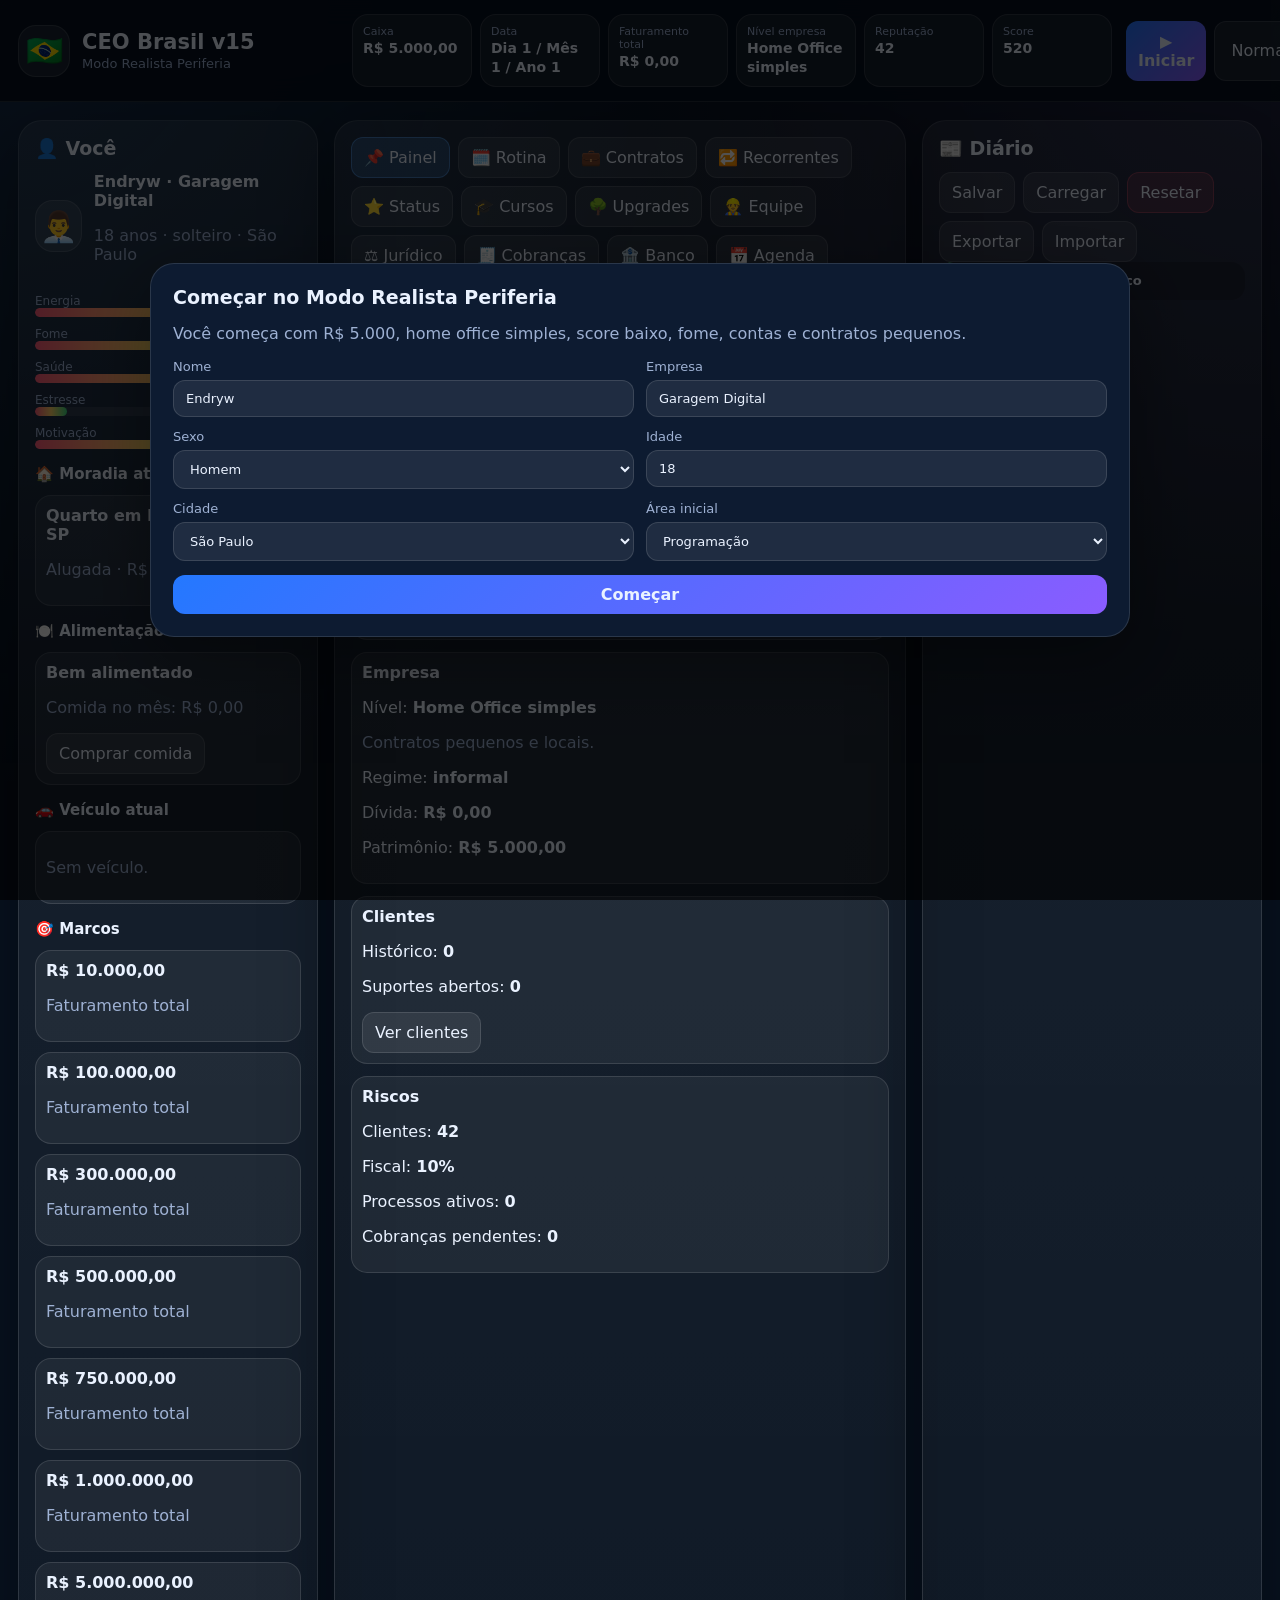
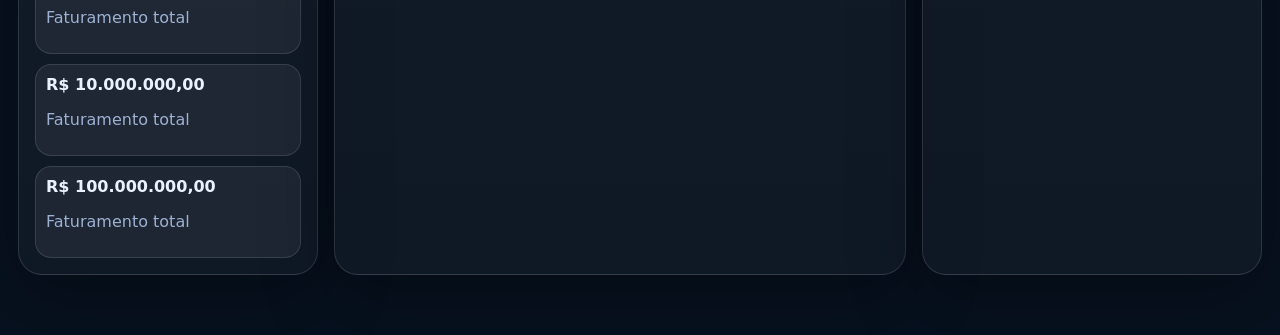
==== index.html @ 4d6bdea1 "Add files via upload" ====
<!DOCTYPE html>
<html lang="pt-BR">
<head>
  <meta charset="UTF-8" />
  <meta name="viewport" content="width=device-width, initial-scale=1.0" />
  <title>CEO Brasil v15 - Clientes + Contratos Realistas</title>
  <link rel="stylesheet" href="styler.css" />
</head>
<body>
  <header class="topbar">
    <div class="brand"><div class="logo">🇧🇷</div><div><h1>CEO Brasil v15</h1><p>Modo Realista Periferia</p></div></div>
    <div class="hud">
      <div class="stat"><small>Caixa</small><b id="cash">R$ 0</b></div>
      <div class="stat"><small>Data</small><b id="date">Dia 1</b></div>
      <div class="stat"><small>Faturamento total</small><b id="lifetime">R$ 0</b></div>
      <div class="stat"><small>Nível empresa</small><b id="bizLevel">Home office</b></div>
      <div class="stat"><small>Reputação</small><b id="rep">0</b></div>
      <div class="stat"><small>Score</small><b id="score">0</b></div>
    </div>
    <div class="time-controls">
      <button class="primary" id="autoBtn" onclick="toggleAuto()">▶ Iniciar</button>
      <select id="speed" onchange="setSpeed(this.value)"><option value="1500">Normal</option><option value="700">Rápido</option><option value="250">Turbo</option></select>
      <button onclick="nextDay()">+1 dia</button>
      <button onclick="skipMonth()">Pular mês</button>
    </div>
  </header>
  <main class="layout">
    <aside class="panel left">
      <h2>👤 Você</h2>
      <div class="profile"><div class="avatar" id="avatar">🧑‍💼</div><div><b id="playerLabel">Empresário</b><p id="lifeLabel" class="muted">18 anos · solteiro</p></div></div>
      <div class="meters">
        <label>Energia <span id="energyLabel"></span></label><div class="meter"><i id="energyBar"></i></div>
        <label>Fome <span id="hungerLabel"></span></label><div class="meter"><i id="hungerBar"></i></div>
        <label>Saúde <span id="healthLabel"></span></label><div class="meter"><i id="healthBar"></i></div>
        <label>Estresse <span id="stressLabel"></span></label><div class="meter"><i id="stressBar"></i></div>
        <label>Motivação <span id="motivationLabel"></span></label><div class="meter"><i id="motivationBar"></i></div>
      </div>
      <h3>🏠 Moradia atual</h3><div id="currentHousing" class="mini-card"></div>
      <h3>🍽️ Alimentação</h3><div id="currentFood" class="mini-card"></div>
      <h3>🚗 Veículo atual</h3><div id="currentVehicle" class="mini-card"></div>
      <h3>🎯 Marcos</h3><div id="milestones" class="stack"></div>
    </aside>
    <section class="panel center">
      <nav id="tabs" class="tabs"></nav>
      <div id="content"></div>
    </section>
    <aside class="panel right">
      <h2>📰 Diário</h2>
      <div class="actions"><button onclick="saveGame()">Salvar</button><button onclick="loadGame()">Carregar</button><button class="danger" onclick="resetGame()">Resetar</button></div>
      <div id="news" class="news"></div>
      <div id="log" class="log"></div>
    </aside>
  </main>
  <div class="modal show" id="startModal"><div class="modal-box big">
    <h2>Começar no Modo Realista Periferia</h2>
    <p class="muted">Você começa com R$ 5.000, home office simples, score baixo, fome, contas e contratos pequenos.</p>
    <div class="form-grid">
      <label>Nome<input id="startName" value="Endryw"></label>
      <label>Empresa<input id="startCompany" value="Garagem Digital"></label>
      <label>Sexo<select id="startGender"><option value="homem">Homem</option><option value="mulher">Mulher</option></select></label>
      <label>Idade<input id="startAge" type="number" min="18" max="60" value="18"></label>
      <label>Cidade<select id="startCity"></select></label>
      <label>Área inicial<select id="startFocus"><option value="programacao">Programação</option><option value="design">Design</option><option value="vendas">Vendas</option><option value="atendimento">Atendimento</option></select></label>
    </div>
    <button class="primary wide" onclick="startGame()">Começar</button>
  </div></div>
  <div class="modal" id="monthModal"><div class="modal-box big" id="monthBox"></div></div>
  <div class="modal" id="interviewModal"><div class="modal-box" id="interviewBox"></div></div>
  <script src="game.js"></script>
  <script src="judicial.js"></script>
  <script src="contracts.js"></script>
  <script src="data.js"></script>
  <script src="clients.js"></script>
  <script src="employees.js"></script>
  <script src="bank.js"></script>
  <script src="vehicles.js"></script>
  <script src="finance.js"></script>
  <script src="ui.js"></script>
</body>
</html>
---- styler.css ----
:root{--bg:#07111f;--panel:#101d33;--text:#eaf2ff;--muted:#9eb1d3;--good:#3bd67f;--bad:#ff5c7a;--warn:#ffd166;--blue:#5aa9ff;--purple:#b48cff;--line:rgba(255,255,255,.12);--shadow:0 20px 70px rgba(0,0,0,.35)}
*{box-sizing:border-box}body{margin:0;min-height:100vh;background:radial-gradient(circle at top left,rgba(90,169,255,.20),transparent 34%),radial-gradient(circle at top right,rgba(180,140,255,.15),transparent 28%),var(--bg);color:var(--text);font-family:Inter,system-ui,Segoe UI,Arial,sans-serif}button,input,select{font:inherit;border:1px solid var(--line);background:rgba(255,255,255,.08);color:var(--text);border-radius:12px;padding:10px 12px;outline:none}select option{color:#111}button{cursor:pointer;transition:.15s}button:hover{transform:translateY(-1px);background:rgba(255,255,255,.14)}button:disabled{opacity:.45;cursor:not-allowed;transform:none}.primary{background:linear-gradient(135deg,#2478ff,#8a5cff);border:0;font-weight:800}.danger{background:rgba(255,92,122,.16);border-color:rgba(255,92,122,.35)}.success{background:rgba(59,214,127,.16);border-color:rgba(59,214,127,.35)}.warning{background:rgba(255,209,102,.16);border-color:rgba(255,209,102,.35)}.wide{width:100%}.muted{color:var(--muted)}.good{color:var(--good)}.bad{color:var(--bad)}.warn{color:var(--warn)}.topbar{position:sticky;top:0;z-index:10;padding:14px 18px;background:rgba(7,17,31,.94);backdrop-filter:blur(14px);border-bottom:1px solid var(--line);display:grid;grid-template-columns:320px 1fr auto;gap:14px;align-items:center}.brand{display:flex;gap:12px;align-items:center}.logo,.avatar{width:52px;height:52px;display:grid;place-items:center;border-radius:18px;background:rgba(255,255,255,.08);border:1px solid var(--line);font-size:30px}.brand h1{margin:0;font-size:21px}.brand p{margin:2px 0 0;color:var(--muted);font-size:13px}.hud{display:grid;grid-template-columns:repeat(6,minmax(120px,1fr));gap:8px}.stat,.mini-card,.card{background:rgba(255,255,255,.06);border:1px solid var(--line);border-radius:16px;padding:10px}.stat small{display:block;color:var(--muted);font-size:11px}.stat b{font-size:14px}.time-controls{display:flex;gap:8px}.layout{max-width:1500px;margin:18px auto 60px;padding:0 18px;display:grid;grid-template-columns:300px 1fr 340px;gap:16px}.panel{background:linear-gradient(180deg,rgba(255,255,255,.075),rgba(255,255,255,.035));border:1px solid var(--line);border-radius:24px;padding:16px;box-shadow:var(--shadow)}h2,h3{margin:0 0 12px}h2{font-size:19px}h3{font-size:15px;margin-top:16px}.profile{display:flex;gap:12px;align-items:center;margin-bottom:14px}.meters label{display:flex;justify-content:space-between;color:var(--muted);font-size:12px;margin-top:10px}.meter{height:9px;background:rgba(255,255,255,.08);border-radius:999px;overflow:hidden}.meter i{display:block;height:100%;width:50%;border-radius:999px;background:linear-gradient(90deg,var(--bad),var(--warn),var(--good))}.tabs{display:flex;gap:8px;flex-wrap:wrap;margin-bottom:14px}.tab.active{background:rgba(90,169,255,.24);border-color:rgba(90,169,255,.52)}.section-title{display:flex;justify-content:space-between;gap:10px;align-items:center;margin-bottom:12px}.grid{display:grid;grid-template-columns:repeat(auto-fill,minmax(280px,1fr));gap:12px}.grid2{display:grid;grid-template-columns:1fr 1fr;gap:10px}.stack{display:grid;gap:10px}.card h4{margin:0 0 6px}.pill{display:inline-flex;align-items:center;gap:6px;padding:5px 8px;border:1px solid var(--line);background:rgba(255,255,255,.07);border-radius:999px;color:var(--muted);font-size:12px}.pills{display:flex;gap:6px;flex-wrap:wrap;margin:8px 0}.actions,.actions-row{display:flex;gap:8px;flex-wrap:wrap;margin-top:10px}.log,.news{display:grid;gap:8px;max-height:470px;overflow:auto}.event{font-size:13px;line-height:1.35;padding:10px;border-radius:14px;background:rgba(0,0,0,.20);border-left:4px solid var(--blue)}.event.good{border-left-color:var(--good);color:var(--text)}.event.bad{border-left-color:var(--bad);color:var(--text)}.event.warn{border-left-color:var(--warn);color:var(--text)}.imgbox,.emoji{height:120px;border-radius:16px;display:grid;place-items:center;overflow:hidden;background:rgba(0,0,0,.20);border:1px solid var(--line);margin-bottom:8px}.imgbox img{width:100%;height:100%;object-fit:cover}.emoji{font-size:54px}.form-grid{display:grid;grid-template-columns:repeat(2,1fr);gap:12px;margin:14px 0}.form-grid label{color:var(--muted);font-size:13px}.form-grid input,.form-grid select{width:100%;margin-top:6px}.modal{position:fixed;inset:0;background:rgba(0,0,0,.68);display:none;align-items:center;justify-content:center;padding:18px;z-index:100}.modal.show{display:flex}.modal-box{background:#0d1b31;border:1px solid var(--line);border-radius:24px;padding:22px;box-shadow:var(--shadow);width:min(760px,100%);max-height:90vh;overflow:auto}.modal-box.big{width:min(980px,100%)}.skill-row{display:grid;grid-template-columns:150px 1fr 60px;gap:10px;align-items:center;padding:8px 0}.skillbar{height:12px;background:rgba(255,255,255,.09);border-radius:999px;overflow:hidden}.skillbar i{display:block;height:100%;background:linear-gradient(90deg,#5aa9ff,#b48cff);border-radius:999px}.locked{opacity:.58}.table{width:100%;border-collapse:collapse}.table td,.table th{border-bottom:1px solid var(--line);padding:9px;text-align:left}.mini-actions{display:flex;flex-wrap:wrap;align-items:center;gap:8px;padding:10px;border:1px solid rgba(255,255,255,.08);border-radius:14px;background:rgba(255,255,255,.035);margin:6px 0}.selected{outline:2px solid rgba(90,169,255,.45)}.small{font-size:12px}@media(max-width:1200px){.topbar,.layout{grid-template-columns:1fr}.hud{grid-template-columns:repeat(3,1fr)}}@media(max-width:700px){.hud,.grid2,.form-grid{grid-template-columns:1fr}.time-controls{flex-wrap:wrap}.layout{padding:0 10px}.topbar{padding:12px 10px}.skill-row{grid-template-columns:1fr}.mini-actions{display:grid;grid-template-columns:1fr 1fr}.mini-actions b{grid-column:1/-1}}
/* v14 extras */
.danger-card{border-color:rgba(255,92,122,.45)!important;box-shadow:0 0 0 1px rgba(255,92,122,.12) inset}
.warning{background:rgba(255,209,102,.16);border-color:rgba(255,209,102,.32)}
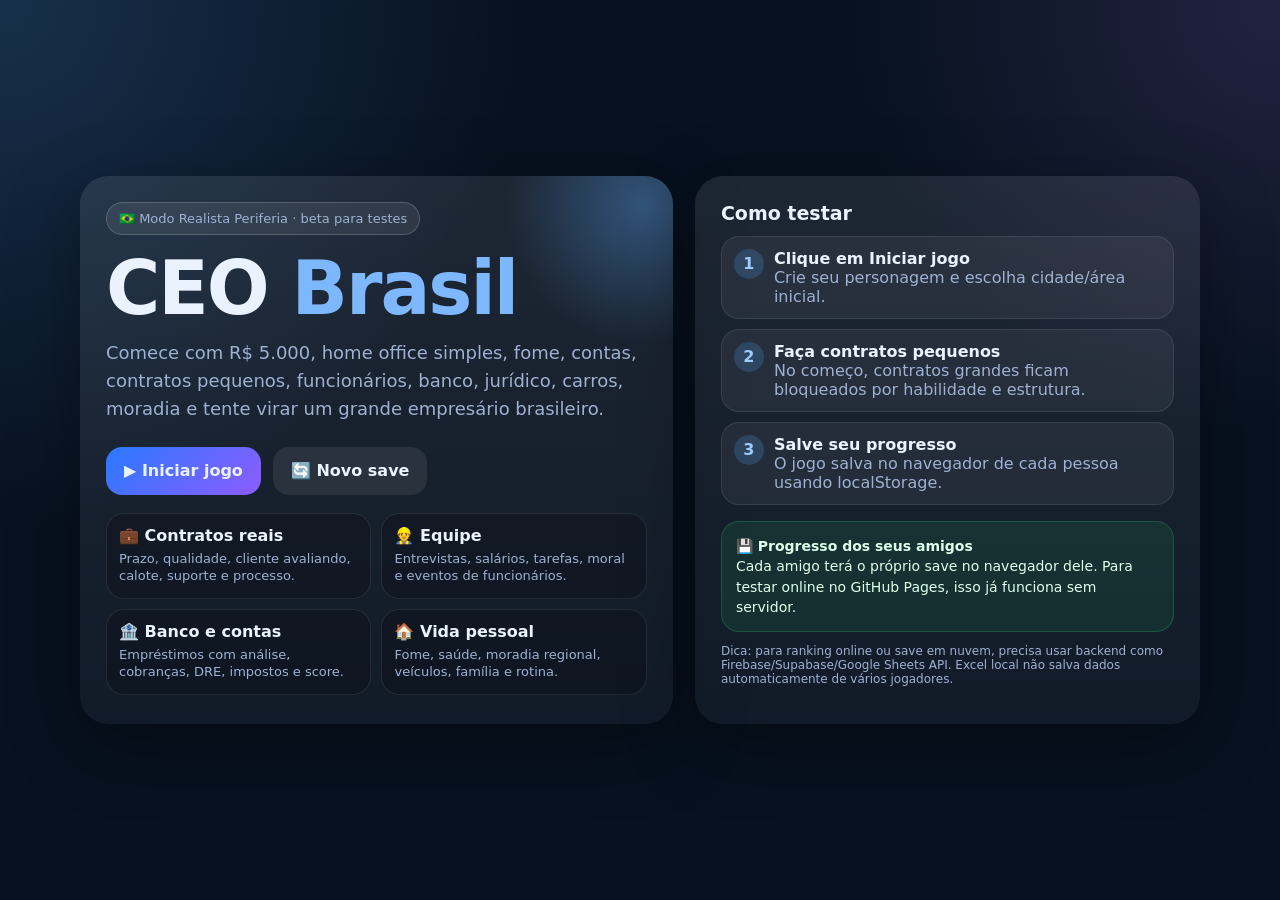
==== commit fd9c1f32: "Add files via upload" ====
--- a/index.html
+++ b/index.html
@@ -3,78 +3,180 @@
 <head>
   <meta charset="UTF-8" />
   <meta name="viewport" content="width=device-width, initial-scale=1.0" />
-  <title>CEO Brasil v15 - Clientes + Contratos Realistas</title>
+  <title>CEO Brasil - Simulador Empresarial</title>
   <link rel="stylesheet" href="styler.css" />
+  <style>
+    body.landing-body {
+      min-height: 100vh;
+      display: flex;
+      align-items: center;
+      justify-content: center;
+      padding: 24px;
+      overflow-x: hidden;
+    }
+    .landing-wrap {
+      width: min(1120px, 100%);
+      display: grid;
+      grid-template-columns: 1.08fr .92fr;
+      gap: 22px;
+      align-items: stretch;
+    }
+    .hero-card, .info-card {
+      background: linear-gradient(180deg, rgba(255,255,255,.09), rgba(255,255,255,.045));
+      border: 1px solid var(--border);
+      border-radius: 28px;
+      box-shadow: var(--shadow);
+      padding: 26px;
+      position: relative;
+      overflow: hidden;
+    }
+    .hero-card::before {
+      content: "";
+      position: absolute;
+      inset: -120px -120px auto auto;
+      width: 300px;
+      height: 300px;
+      background: radial-gradient(circle, rgba(90,169,255,.35), transparent 65%);
+      pointer-events: none;
+    }
+    .landing-badge {
+      display: inline-flex;
+      gap: 8px;
+      align-items: center;
+      border: 1px solid rgba(255,255,255,.18);
+      background: rgba(255,255,255,.08);
+      padding: 8px 12px;
+      border-radius: 999px;
+      color: var(--muted);
+      font-size: 13px;
+      margin-bottom: 18px;
+    }
+    .hero-title {
+      font-size: clamp(38px, 7vw, 74px);
+      line-height: .95;
+      letter-spacing: -2px;
+      margin: 0 0 16px;
+    }
+    .hero-title span {
+      color: #7db8ff;
+    }
+    .hero-subtitle {
+      font-size: 18px;
+      color: var(--muted);
+      line-height: 1.55;
+      max-width: 660px;
+      margin: 0 0 22px;
+    }
+    .landing-actions {
+      display: flex;
+      flex-wrap: wrap;
+      gap: 12px;
+      margin: 24px 0 14px;
+    }
+    .landing-actions a, .landing-actions button {
+      text-decoration: none;
+      display: inline-flex;
+      align-items: center;
+      justify-content: center;
+      min-height: 48px;
+      padding: 12px 18px;
+      border-radius: 16px;
+      color: var(--text);
+      font-weight: 800;
+    }
+    .landing-actions .primary-link {
+      background: linear-gradient(135deg, #2979ff, #8e5cff);
+      border: 0;
+    }
+    .landing-actions .ghost-link {
+      background: rgba(255,255,255,.08);
+      border: 1px solid var(--border);
+    }
+    .feature-grid {
+      display: grid;
+      grid-template-columns: repeat(2, minmax(0,1fr));
+      gap: 10px;
+      margin-top: 18px;
+    }
+    .feature {
+      background: rgba(0,0,0,.18);
+      border: 1px solid rgba(255,255,255,.09);
+      border-radius: 18px;
+      padding: 12px;
+      min-height: 86px;
+    }
+    .feature b { display:block; margin-bottom: 5px; }
+    .feature p { margin: 0; color: var(--muted); font-size: 13px; line-height: 1.35; }
+    .info-card h2 { margin-top: 0; }
+    .steps { display:grid; gap:10px; }
+    .step {
+      display:flex;
+      gap:10px;
+      align-items:flex-start;
+      padding: 12px;
+      background: rgba(255,255,255,.055);
+      border: 1px solid rgba(255,255,255,.09);
+      border-radius: 18px;
+    }
+    .step-num {
+      width: 30px; height: 30px;
+      flex: none;
+      border-radius: 999px;
+      background: rgba(90,169,255,.2);
+      display:grid; place-items:center;
+      font-weight: 900;
+      color:#9bcbff;
+    }
+    .save-box {
+      margin-top: 16px;
+      padding: 14px;
+      border-radius: 18px;
+      background: rgba(55,214,122,.10);
+      border: 1px solid rgba(55,214,122,.22);
+      color: #dfffea;
+      line-height:1.45;
+      font-size: 14px;
+    }
+    .tiny-note { color: var(--muted); font-size: 12px; margin-top: 12px; }
+    @media (max-width: 900px) {
+      .landing-wrap { grid-template-columns: 1fr; }
+      .feature-grid { grid-template-columns: 1fr; }
+      body.landing-body { align-items: flex-start; }
+    }
+  </style>
 </head>
-<body>
-  <header class="topbar">
-    <div class="brand"><div class="logo">🇧🇷</div><div><h1>CEO Brasil v15</h1><p>Modo Realista Periferia</p></div></div>
-    <div class="hud">
-      <div class="stat"><small>Caixa</small><b id="cash">R$ 0</b></div>
-      <div class="stat"><small>Data</small><b id="date">Dia 1</b></div>
-      <div class="stat"><small>Faturamento total</small><b id="lifetime">R$ 0</b></div>
-      <div class="stat"><small>Nível empresa</small><b id="bizLevel">Home office</b></div>
-      <div class="stat"><small>Reputação</small><b id="rep">0</b></div>
-      <div class="stat"><small>Score</small><b id="score">0</b></div>
-    </div>
-    <div class="time-controls">
-      <button class="primary" id="autoBtn" onclick="toggleAuto()">▶ Iniciar</button>
-      <select id="speed" onchange="setSpeed(this.value)"><option value="1500">Normal</option><option value="700">Rápido</option><option value="250">Turbo</option></select>
-      <button onclick="nextDay()">+1 dia</button>
-      <button onclick="skipMonth()">Pular mês</button>
-    </div>
-  </header>
-  <main class="layout">
-    <aside class="panel left">
-      <h2>👤 Você</h2>
-      <div class="profile"><div class="avatar" id="avatar">🧑‍💼</div><div><b id="playerLabel">Empresário</b><p id="lifeLabel" class="muted">18 anos · solteiro</p></div></div>
-      <div class="meters">
-        <label>Energia <span id="energyLabel"></span></label><div class="meter"><i id="energyBar"></i></div>
-        <label>Fome <span id="hungerLabel"></span></label><div class="meter"><i id="hungerBar"></i></div>
-        <label>Saúde <span id="healthLabel"></span></label><div class="meter"><i id="healthBar"></i></div>
-        <label>Estresse <span id="stressLabel"></span></label><div class="meter"><i id="stressBar"></i></div>
-        <label>Motivação <span id="motivationLabel"></span></label><div class="meter"><i id="motivationBar"></i></div>
+<body class="landing-body">
+  <main class="landing-wrap">
+    <section class="hero-card">
+      <div class="landing-badge">🇧🇷 Modo Realista Periferia · beta para testes</div>
+      <h1 class="hero-title">CEO <span>Brasil</span></h1>
+      <p class="hero-subtitle">
+        Comece com R$ 5.000, home office simples, fome, contas, contratos pequenos, funcionários, banco, jurídico, carros, moradia e tente virar um grande empresário brasileiro.
+      </p>
+      <div class="landing-actions">
+        <a class="primary-link" href="jogo.html">▶ Iniciar jogo</a>
+        <a class="ghost-link" href="jogo.html" onclick="localStorage.removeItem('ceo_brasil_v15_save')">🔄 Novo save</a>
       </div>
-      <h3>🏠 Moradia atual</h3><div id="currentHousing" class="mini-card"></div>
-      <h3>🍽️ Alimentação</h3><div id="currentFood" class="mini-card"></div>
-      <h3>🚗 Veículo atual</h3><div id="currentVehicle" class="mini-card"></div>
-      <h3>🎯 Marcos</h3><div id="milestones" class="stack"></div>
-    </aside>
-    <section class="panel center">
-      <nav id="tabs" class="tabs"></nav>
-      <div id="content"></div>
+      <div class="feature-grid">
+        <div class="feature"><b>💼 Contratos reais</b><p>Prazo, qualidade, cliente avaliando, calote, suporte e processo.</p></div>
+        <div class="feature"><b>👷 Equipe</b><p>Entrevistas, salários, tarefas, moral e eventos de funcionários.</p></div>
+        <div class="feature"><b>🏦 Banco e contas</b><p>Empréstimos com análise, cobranças, DRE, impostos e score.</p></div>
+        <div class="feature"><b>🏠 Vida pessoal</b><p>Fome, saúde, moradia regional, veículos, família e rotina.</p></div>
+      </div>
     </section>
-    <aside class="panel right">
-      <h2>📰 Diário</h2>
-      <div class="actions"><button onclick="saveGame()">Salvar</button><button onclick="loadGame()">Carregar</button><button class="danger" onclick="resetGame()">Resetar</button></div>
-      <div id="news" class="news"></div>
-      <div id="log" class="log"></div>
+    <aside class="info-card">
+      <h2>Como testar</h2>
+      <div class="steps">
+        <div class="step"><div class="step-num">1</div><div><b>Clique em Iniciar jogo</b><br><span class="muted">Crie seu personagem e escolha cidade/área inicial.</span></div></div>
+        <div class="step"><div class="step-num">2</div><div><b>Faça contratos pequenos</b><br><span class="muted">No começo, contratos grandes ficam bloqueados por habilidade e estrutura.</span></div></div>
+        <div class="step"><div class="step-num">3</div><div><b>Salve seu progresso</b><br><span class="muted">O jogo salva no navegador de cada pessoa usando localStorage.</span></div></div>
+      </div>
+      <div class="save-box">
+        <b>💾 Progresso dos seus amigos</b><br>
+        Cada amigo terá o próprio save no navegador dele. Para testar online no GitHub Pages, isso já funciona sem servidor.
+      </div>
+      <p class="tiny-note">Dica: para ranking online ou save em nuvem, precisa usar backend como Firebase/Supabase/Google Sheets API. Excel local não salva dados automaticamente de vários jogadores.</p>
     </aside>
   </main>
-  <div class="modal show" id="startModal"><div class="modal-box big">
-    <h2>Começar no Modo Realista Periferia</h2>
-    <p class="muted">Você começa com R$ 5.000, home office simples, score baixo, fome, contas e contratos pequenos.</p>
-    <div class="form-grid">
-      <label>Nome<input id="startName" value="Endryw"></label>
-      <label>Empresa<input id="startCompany" value="Garagem Digital"></label>
-      <label>Sexo<select id="startGender"><option value="homem">Homem</option><option value="mulher">Mulher</option></select></label>
-      <label>Idade<input id="startAge" type="number" min="18" max="60" value="18"></label>
-      <label>Cidade<select id="startCity"></select></label>
-      <label>Área inicial<select id="startFocus"><option value="programacao">Programação</option><option value="design">Design</option><option value="vendas">Vendas</option><option value="atendimento">Atendimento</option></select></label>
-    </div>
-    <button class="primary wide" onclick="startGame()">Começar</button>
-  </div></div>
-  <div class="modal" id="monthModal"><div class="modal-box big" id="monthBox"></div></div>
-  <div class="modal" id="interviewModal"><div class="modal-box" id="interviewBox"></div></div>
-  <script src="game.js"></script>
-  <script src="judicial.js"></script>
-  <script src="contracts.js"></script>
-  <script src="data.js"></script>
-  <script src="clients.js"></script>
-  <script src="employees.js"></script>
-  <script src="bank.js"></script>
-  <script src="vehicles.js"></script>
-  <script src="finance.js"></script>
-  <script src="ui.js"></script>
 </body>
 </html>
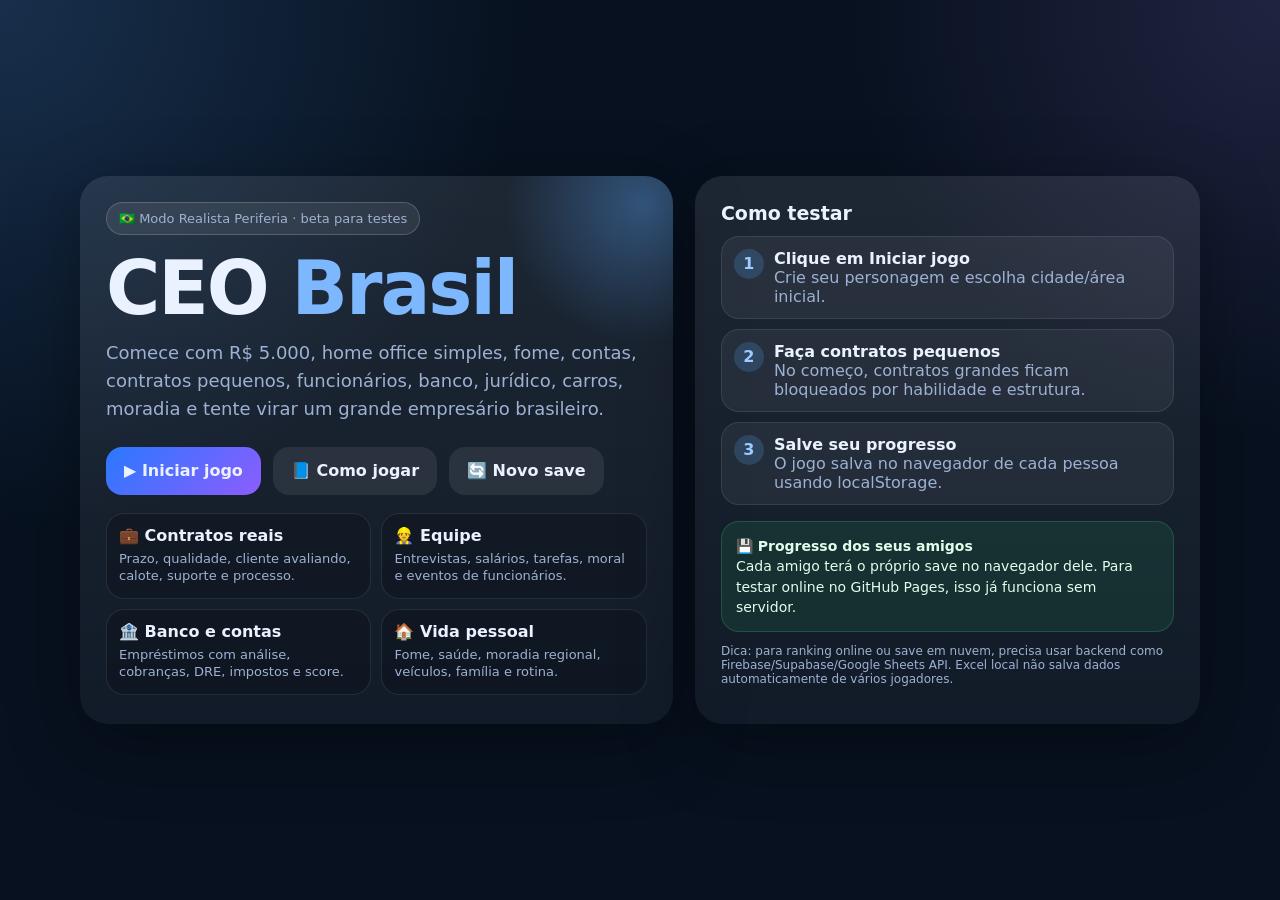
==== commit f1cde640: "Add files via upload" ====
--- a/index.html
+++ b/index.html
@@ -155,6 +155,7 @@
       </p>
       <div class="landing-actions">
         <a class="primary-link" href="jogo.html">▶ Iniciar jogo</a>
+        <a class="ghost-link" href="tutorial.html">📘 Como jogar</a>
         <a class="ghost-link" href="jogo.html" onclick="localStorage.removeItem('ceo_brasil_v15_save')">🔄 Novo save</a>
       </div>
       <div class="feature-grid">
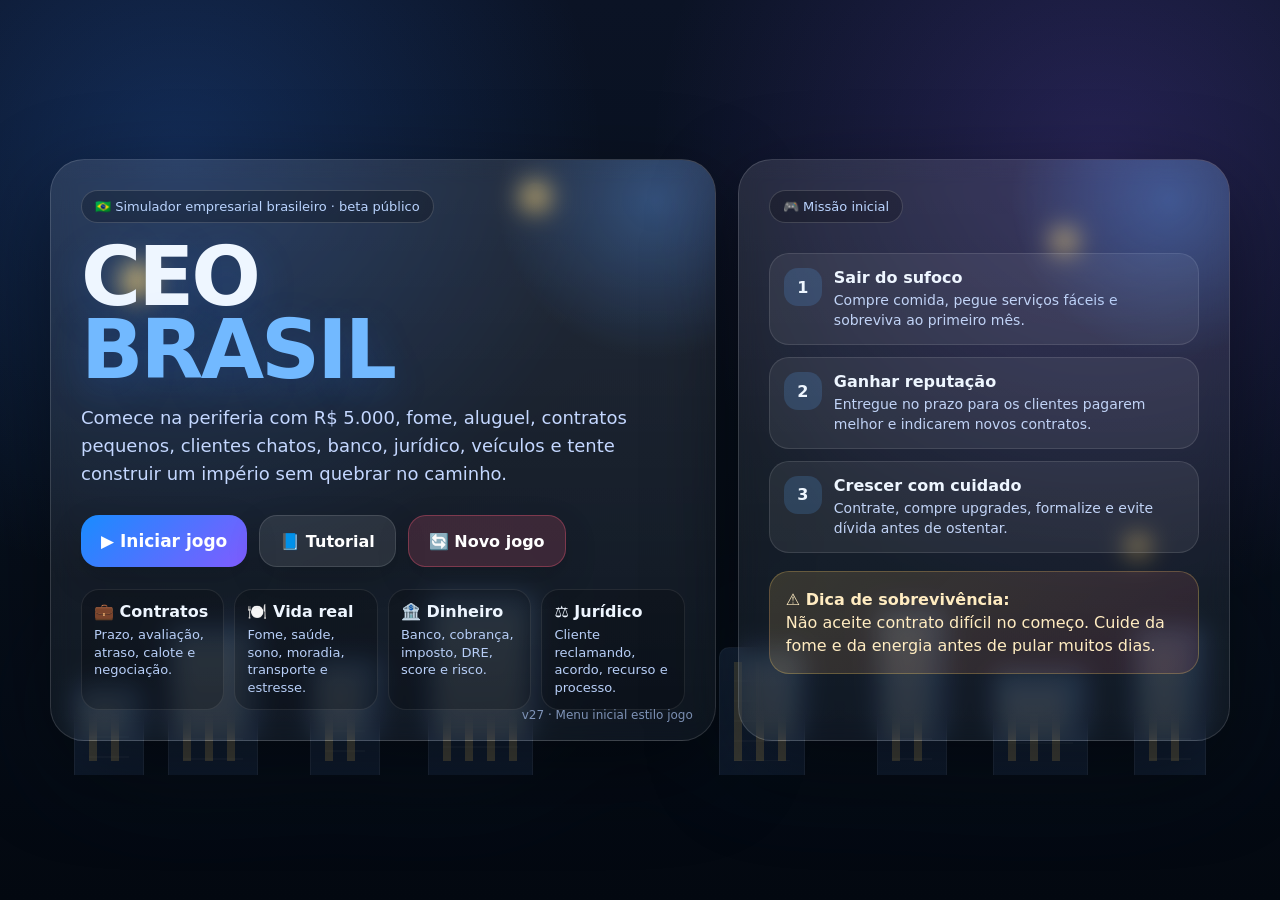
==== commit ae7e26d8: "Add files via upload" ====
--- a/index.html
+++ b/index.html
@@ -3,181 +3,86 @@
 <head>
   <meta charset="UTF-8" />
   <meta name="viewport" content="width=device-width, initial-scale=1.0" />
-  <title>CEO Brasil - Simulador Empresarial</title>
+  <title>CEO Brasil - Menu Inicial</title>
   <link rel="stylesheet" href="styler.css" />
   <style>
-    body.landing-body {
-      min-height: 100vh;
-      display: flex;
-      align-items: center;
-      justify-content: center;
-      padding: 24px;
-      overflow-x: hidden;
+    :root{--neon:#36e39b;--gold:#ffd166;--danger:#ff5c7a;--sky:#62b0ff;}
+    body.menu-game{
+      min-height:100vh;margin:0;overflow-x:hidden;color:#eef6ff;
+      background:
+        radial-gradient(circle at 14% 18%, rgba(49,128,255,.24), transparent 32%),
+        radial-gradient(circle at 86% 18%, rgba(136,93,255,.22), transparent 34%),
+        linear-gradient(180deg,#0b1325 0%,#07101d 52%,#030810 100%);
+      display:grid;place-items:center;padding:24px;
     }
-    .landing-wrap {
-      width: min(1120px, 100%);
-      display: grid;
-      grid-template-columns: 1.08fr .92fr;
-      gap: 22px;
-      align-items: stretch;
-    }
-    .hero-card, .info-card {
-      background: linear-gradient(180deg, rgba(255,255,255,.09), rgba(255,255,255,.045));
-      border: 1px solid var(--border);
-      border-radius: 28px;
-      box-shadow: var(--shadow);
-      padding: 26px;
-      position: relative;
-      overflow: hidden;
-    }
-    .hero-card::before {
-      content: "";
-      position: absolute;
-      inset: -120px -120px auto auto;
-      width: 300px;
-      height: 300px;
-      background: radial-gradient(circle, rgba(90,169,255,.35), transparent 65%);
-      pointer-events: none;
-    }
-    .landing-badge {
-      display: inline-flex;
-      gap: 8px;
-      align-items: center;
-      border: 1px solid rgba(255,255,255,.18);
-      background: rgba(255,255,255,.08);
-      padding: 8px 12px;
-      border-radius: 999px;
-      color: var(--muted);
-      font-size: 13px;
-      margin-bottom: 18px;
-    }
-    .hero-title {
-      font-size: clamp(38px, 7vw, 74px);
-      line-height: .95;
-      letter-spacing: -2px;
-      margin: 0 0 16px;
-    }
-    .hero-title span {
-      color: #7db8ff;
-    }
-    .hero-subtitle {
-      font-size: 18px;
-      color: var(--muted);
-      line-height: 1.55;
-      max-width: 660px;
-      margin: 0 0 22px;
-    }
-    .landing-actions {
-      display: flex;
-      flex-wrap: wrap;
-      gap: 12px;
-      margin: 24px 0 14px;
-    }
-    .landing-actions a, .landing-actions button {
-      text-decoration: none;
-      display: inline-flex;
-      align-items: center;
-      justify-content: center;
-      min-height: 48px;
-      padding: 12px 18px;
-      border-radius: 16px;
-      color: var(--text);
-      font-weight: 800;
-    }
-    .landing-actions .primary-link {
-      background: linear-gradient(135deg, #2979ff, #8e5cff);
-      border: 0;
-    }
-    .landing-actions .ghost-link {
-      background: rgba(255,255,255,.08);
-      border: 1px solid var(--border);
-    }
-    .feature-grid {
-      display: grid;
-      grid-template-columns: repeat(2, minmax(0,1fr));
-      gap: 10px;
-      margin-top: 18px;
-    }
-    .feature {
-      background: rgba(0,0,0,.18);
-      border: 1px solid rgba(255,255,255,.09);
-      border-radius: 18px;
-      padding: 12px;
-      min-height: 86px;
-    }
-    .feature b { display:block; margin-bottom: 5px; }
-    .feature p { margin: 0; color: var(--muted); font-size: 13px; line-height: 1.35; }
-    .info-card h2 { margin-top: 0; }
-    .steps { display:grid; gap:10px; }
-    .step {
-      display:flex;
-      gap:10px;
-      align-items:flex-start;
-      padding: 12px;
-      background: rgba(255,255,255,.055);
-      border: 1px solid rgba(255,255,255,.09);
-      border-radius: 18px;
-    }
-    .step-num {
-      width: 30px; height: 30px;
-      flex: none;
-      border-radius: 999px;
-      background: rgba(90,169,255,.2);
-      display:grid; place-items:center;
-      font-weight: 900;
-      color:#9bcbff;
-    }
-    .save-box {
-      margin-top: 16px;
-      padding: 14px;
-      border-radius: 18px;
-      background: rgba(55,214,122,.10);
-      border: 1px solid rgba(55,214,122,.22);
-      color: #dfffea;
-      line-height:1.45;
-      font-size: 14px;
-    }
-    .tiny-note { color: var(--muted); font-size: 12px; margin-top: 12px; }
-    @media (max-width: 900px) {
-      .landing-wrap { grid-template-columns: 1fr; }
-      .feature-grid { grid-template-columns: 1fr; }
-      body.landing-body { align-items: flex-start; }
-    }
+    .menu-scene{width:min(1180px,100%);position:relative;isolation:isolate;}
+    .city{position:absolute;inset:auto 0 -34px 0;height:220px;z-index:-1;opacity:.8;overflow:hidden;filter:drop-shadow(0 -20px 80px rgba(77,158,255,.14));}
+    .building{position:absolute;bottom:0;width:70px;background:linear-gradient(180deg,rgba(61,101,150,.38),rgba(20,35,58,.86));border:1px solid rgba(255,255,255,.08);border-bottom:0;border-radius:10px 10px 0 0;}
+    .building::before{content:"";position:absolute;inset:14px;background:repeating-linear-gradient(90deg,rgba(255,209,102,.45) 0 8px,transparent 8px 22px),repeating-linear-gradient(180deg,transparent 0 18px,rgba(255,255,255,.08) 18px 20px);opacity:.55;}
+    .b1{left:2%;height:92px}.b2{left:10%;height:150px;width:90px}.b3{left:22%;height:118px}.b4{left:32%;height:182px;width:105px}.b5{right:36%;height:128px;width:86px}.b6{right:24%;height:170px}.b7{right:12%;height:106px;width:95px}.b8{right:2%;height:150px;width:72px}
+    .coin{position:absolute;border-radius:999px;background:linear-gradient(135deg,#ffe18a,#c99223);box-shadow:0 0 30px rgba(255,209,102,.28);opacity:.9;animation:float 5s ease-in-out infinite;z-index:-1;}
+    .coin.c1{width:34px;height:34px;left:6%;top:18%;animation-delay:.2s}.coin.c2{width:24px;height:24px;right:13%;top:12%;animation-delay:1.4s}.coin.c3{width:18px;height:18px;right:7%;bottom:32%;animation-delay:.8s}.coin.c4{width:28px;height:28px;left:40%;top:4%;animation-delay:2s}
+    @keyframes float{0%,100%{transform:translateY(0) rotate(0)}50%{transform:translateY(-18px) rotate(14deg)}}
+    .menu-grid{display:grid;grid-template-columns:1.15fr .85fr;gap:22px;align-items:stretch;}
+    .game-card{position:relative;overflow:hidden;border-radius:34px;padding:30px;border:1px solid rgba(255,255,255,.14);box-shadow:0 30px 90px rgba(0,0,0,.44);background:linear-gradient(180deg,rgba(255,255,255,.105),rgba(255,255,255,.045));backdrop-filter:blur(12px);}
+    .game-card::after{content:"";position:absolute;inset:-140px -120px auto auto;width:360px;height:360px;background:radial-gradient(circle,rgba(85,155,255,.33),transparent 62%);pointer-events:none;}
+    .badge{display:inline-flex;gap:8px;align-items:center;padding:8px 13px;border-radius:999px;border:1px solid rgba(255,255,255,.16);background:rgba(0,0,0,.22);font-size:13px;color:#bad4ff;margin-bottom:18px;}
+    .title{font-size:clamp(44px,7vw,82px);line-height:.88;margin:0;letter-spacing:-3px;text-transform:uppercase;text-shadow:0 12px 40px rgba(38,123,255,.22);}
+    .title span{display:block;color:#72b9ff;}
+    .subtitle{max-width:700px;margin:18px 0 0;color:#c4d7ff;font-size:18px;line-height:1.55;}
+    .menu-buttons{display:flex;flex-wrap:wrap;gap:12px;margin:28px 0 22px;}
+    .menu-btn{min-height:52px;padding:13px 20px;border-radius:18px;text-decoration:none;color:#fff;font-weight:900;display:inline-flex;align-items:center;gap:9px;border:1px solid rgba(255,255,255,.12);background:rgba(255,255,255,.09);box-shadow:0 12px 32px rgba(0,0,0,.18);transition:.18s transform,.18s filter,.18s background;}
+    .menu-btn:hover{transform:translateY(-2px);filter:brightness(1.1);}
+    .start{background:linear-gradient(135deg,#198cff,#805cff);border:0;font-size:17px;}
+    .dangerish{background:rgba(255,92,122,.16);border-color:rgba(255,92,122,.34);}
+    .mini-stats{display:grid;grid-template-columns:repeat(4,1fr);gap:10px;margin-top:20px;}
+    .mini-stat{border-radius:18px;padding:12px;background:rgba(0,0,0,.2);border:1px solid rgba(255,255,255,.09);min-height:82px;}
+    .mini-stat b{display:block;margin-bottom:5px}.mini-stat span{color:#b8cff8;font-size:13px;line-height:1.35;display:block;}
+    .mission-list{display:grid;gap:12px;margin-top:12px;}
+    .mission{display:flex;gap:12px;align-items:flex-start;padding:14px;border-radius:20px;border:1px solid rgba(255,255,255,.11);background:rgba(255,255,255,.065);}
+    .mission .icon{width:38px;height:38px;border-radius:14px;display:grid;place-items:center;background:rgba(90,169,255,.18);font-weight:900;flex:none;}
+    .mission b{display:block;margin-bottom:3px}.mission span{color:#c1d3f6;font-size:14px;line-height:1.35;}
+    .warning-box{margin-top:18px;border-radius:20px;padding:16px;background:linear-gradient(135deg,rgba(255,209,102,.15),rgba(255,92,122,.11));border:1px solid rgba(255,209,102,.25);line-height:1.45;color:#ffecc1;}
+    .version{position:absolute;right:22px;bottom:18px;color:#7f94b8;font-size:12px;}
+    @media(max-width:940px){.menu-grid{grid-template-columns:1fr}.mini-stats{grid-template-columns:repeat(2,1fr)}.title{letter-spacing:-2px}.game-card{padding:22px}.city{opacity:.45}}
+    @media(max-width:540px){body.menu-game{padding:12px}.mini-stats{grid-template-columns:1fr}.menu-btn{width:100%;justify-content:center}.subtitle{font-size:16px}}
   </style>
 </head>
-<body class="landing-body">
-  <main class="landing-wrap">
-    <section class="hero-card">
-      <div class="landing-badge">🇧🇷 Modo Realista Periferia · beta para testes</div>
-      <h1 class="hero-title">CEO <span>Brasil</span></h1>
-      <p class="hero-subtitle">
-        Comece com R$ 5.000, home office simples, fome, contas, contratos pequenos, funcionários, banco, jurídico, carros, moradia e tente virar um grande empresário brasileiro.
-      </p>
-      <div class="landing-actions">
-        <a class="primary-link" href="jogo.html">▶ Iniciar jogo</a>
-        <a class="ghost-link" href="tutorial.html">📘 Como jogar</a>
-        <a class="ghost-link" href="jogo.html" onclick="localStorage.removeItem('ceo_brasil_v15_save')">🔄 Novo save</a>
-      </div>
-      <div class="feature-grid">
-        <div class="feature"><b>💼 Contratos reais</b><p>Prazo, qualidade, cliente avaliando, calote, suporte e processo.</p></div>
-        <div class="feature"><b>👷 Equipe</b><p>Entrevistas, salários, tarefas, moral e eventos de funcionários.</p></div>
-        <div class="feature"><b>🏦 Banco e contas</b><p>Empréstimos com análise, cobranças, DRE, impostos e score.</p></div>
-        <div class="feature"><b>🏠 Vida pessoal</b><p>Fome, saúde, moradia regional, veículos, família e rotina.</p></div>
-      </div>
-    </section>
-    <aside class="info-card">
-      <h2>Como testar</h2>
-      <div class="steps">
-        <div class="step"><div class="step-num">1</div><div><b>Clique em Iniciar jogo</b><br><span class="muted">Crie seu personagem e escolha cidade/área inicial.</span></div></div>
-        <div class="step"><div class="step-num">2</div><div><b>Faça contratos pequenos</b><br><span class="muted">No começo, contratos grandes ficam bloqueados por habilidade e estrutura.</span></div></div>
-        <div class="step"><div class="step-num">3</div><div><b>Salve seu progresso</b><br><span class="muted">O jogo salva no navegador de cada pessoa usando localStorage.</span></div></div>
-      </div>
-      <div class="save-box">
-        <b>💾 Progresso dos seus amigos</b><br>
-        Cada amigo terá o próprio save no navegador dele. Para testar online no GitHub Pages, isso já funciona sem servidor.
-      </div>
-      <p class="tiny-note">Dica: para ranking online ou save em nuvem, precisa usar backend como Firebase/Supabase/Google Sheets API. Excel local não salva dados automaticamente de vários jogadores.</p>
-    </aside>
-  </main>
+<body class="menu-game">
+  <div class="menu-scene">
+    <i class="coin c1"></i><i class="coin c2"></i><i class="coin c3"></i><i class="coin c4"></i>
+    <div class="city" aria-hidden="true">
+      <div class="building b1"></div><div class="building b2"></div><div class="building b3"></div><div class="building b4"></div>
+      <div class="building b5"></div><div class="building b6"></div><div class="building b7"></div><div class="building b8"></div>
+    </div>
+    <main class="menu-grid">
+      <section class="game-card">
+        <div class="badge">🇧🇷 Simulador empresarial brasileiro · beta público</div>
+        <h1 class="title">CEO <span>Brasil</span></h1>
+        <p class="subtitle">Comece na periferia com R$ 5.000, fome, aluguel, contratos pequenos, clientes chatos, banco, jurídico, veículos e tente construir um império sem quebrar no caminho.</p>
+        <div class="menu-buttons">
+          <a class="menu-btn start" href="jogo.html">▶ Iniciar jogo</a>
+          <a class="menu-btn" href="tutorial.html">📘 Tutorial</a>
+          <a class="menu-btn dangerish" href="jogo.html" onclick="localStorage.removeItem('ceo_brasil_v15_save')">🔄 Novo jogo</a>
+        </div>
+        <div class="mini-stats">
+          <div class="mini-stat"><b>💼 Contratos</b><span>Prazo, avaliação, atraso, calote e negociação.</span></div>
+          <div class="mini-stat"><b>🍽️ Vida real</b><span>Fome, saúde, sono, moradia, transporte e estresse.</span></div>
+          <div class="mini-stat"><b>🏦 Dinheiro</b><span>Banco, cobrança, imposto, DRE, score e risco.</span></div>
+          <div class="mini-stat"><b>⚖️ Jurídico</b><span>Cliente reclamando, acordo, recurso e processo.</span></div>
+        </div>
+        <div class="version">v27 · Menu inicial estilo jogo</div>
+      </section>
+      <aside class="game-card">
+        <div class="badge">🎮 Missão inicial</div>
+        <div class="mission-list">
+          <div class="mission"><div class="icon">1</div><div><b>Sair do sufoco</b><span>Compre comida, pegue serviços fáceis e sobreviva ao primeiro mês.</span></div></div>
+          <div class="mission"><div class="icon">2</div><div><b>Ganhar reputação</b><span>Entregue no prazo para os clientes pagarem melhor e indicarem novos contratos.</span></div></div>
+          <div class="mission"><div class="icon">3</div><div><b>Crescer com cuidado</b><span>Contrate, compre upgrades, formalize e evite dívida antes de ostentar.</span></div></div>
+        </div>
+        <div class="warning-box"><b>⚠️ Dica de sobrevivência:</b><br>Não aceite contrato difícil no começo. Cuide da fome e da energia antes de pular muitos dias.</div>
+      </aside>
+    </main>
+  </div>
 </body>
 </html>
--- a/styler.css
+++ b/styler.css
@@ -3,3 +3,46 @@
 /* v14 extras */
 .danger-card{border-color:rgba(255,92,122,.45)!important;box-shadow:0 0 0 1px rgba(255,92,122,.12) inset}
 .warning{background:rgba(255,209,102,.16);border-color:rgba(255,209,102,.32)}
+/* v18 - capítulos, feedback e alertas */
+.chapter-progress{height:14px;background:rgba(255,255,255,.09);border-radius:999px;overflow:hidden;border:1px solid var(--line);margin:10px 0}.chapter-progress i{display:block;height:100%;background:linear-gradient(90deg,#2478ff,#3bd67f);border-radius:999px}.objective{display:flex;gap:10px;align-items:center;padding:11px;border:1px solid var(--line);background:rgba(255,255,255,.055);border-radius:14px}.objective.done{border-color:rgba(59,214,127,.35);background:rgba(59,214,127,.08)}.chapter-card{border-color:rgba(90,169,255,.35);box-shadow:0 0 0 1px rgba(90,169,255,.12) inset}.alert-card{border-color:rgba(255,209,102,.38);box-shadow:0 0 0 1px rgba(255,209,102,.12) inset}.feedback-head{padding:12px;border-radius:16px;border:1px solid var(--line);margin-bottom:12px}.feedback-head.good{background:rgba(59,214,127,.10);border-color:rgba(59,214,127,.35)}.feedback-head.warn{background:rgba(255,209,102,.10);border-color:rgba(255,209,102,.35)}.feedback-head.bad{background:rgba(255,92,122,.10);border-color:rgba(255,92,122,.35)}.achievement-on{border-color:rgba(255,209,102,.35);background:rgba(255,209,102,.08)}
+@media(max-width:700px){.topbar{position:relative}.layout{grid-template-columns:1fr}.right{order:3}.left{order:2}.center{order:1}.tabs{overflow-x:auto;flex-wrap:nowrap;padding-bottom:6px}.tabs .tab{white-space:nowrap}.modal{align-items:flex-start}.modal-box{margin-top:20px}.hud{grid-template-columns:1fr 1fr}.brand h1{font-size:18px}}
+
+
+/* v19 hospital e sobrevivência */
+.hospital-card { border-left: 4px solid rgba(80, 180, 255, .75); }
+.hospital-card.sus { border-left-color: rgba(87, 214, 141, .85); }
+.hospital-card.premium { border-left-color: rgba(255, 210, 80, .9); }
+.hospital-critical { border: 1px solid rgba(255, 85, 110, .55); background: rgba(255, 85, 110, .08); }
+.game-over-title { font-size: 34px; margin: 0 0 8px; }
+.survival-row { display:flex; flex-wrap:wrap; gap:8px; margin:10px 0; }
+.survival-row .pill.bad { border-color: rgba(255, 85, 110, .55); background: rgba(255, 85, 110, .12); }
+.survival-row .pill.good { border-color: rgba(87, 214, 141, .55); background: rgba(87, 214, 141, .12); }
+
+/* v20 - clientes inteligentes e negociação de atraso */
+.client-chat-head{padding:14px;border-radius:18px;border:1px solid var(--line);margin-bottom:12px;background:rgba(90,169,255,.10)}
+.client-chat-head.tranquilo{background:rgba(59,214,127,.08);border-color:rgba(59,214,127,.32)}
+.client-chat-head.exigente,.client-chat-head.corporativo{background:rgba(255,209,102,.08);border-color:rgba(255,209,102,.34)}
+.client-chat-head.apressado,.client-chat-head.problematico{background:rgba(255,92,122,.09);border-color:rgba(255,92,122,.36)}
+.client-chat-head.caloteiro{background:rgba(180,140,255,.10);border-color:rgba(180,140,255,.34)}
+.client-message{font-size:16px;line-height:1.5;padding:16px;border-radius:18px;background:rgba(0,0,0,.24);border-left:5px solid var(--blue);margin:12px 0}
+.client-delay-note{margin-top:10px;padding:10px;border-radius:14px;border:1px solid rgba(255,209,102,.34);background:rgba(255,209,102,.08);font-size:13px;line-height:1.35}
+.client-delay-note.broken{border-color:rgba(255,92,122,.45);background:rgba(255,92,122,.10)}
+.client-delay-note span{color:var(--muted)}
+/* v22 */
+.contract-estimate{margin:10px 0;padding:10px;border:1px solid rgba(255,255,255,.10);border-radius:14px;background:rgba(255,255,255,.04)}
+.mentor-card{border-left:4px solid var(--blue)}
+.alert-card{border-left:4px solid var(--warn)}
+.scorebox{white-space:pre-wrap;background:rgba(0,0,0,.22);border:1px solid var(--border);border-radius:14px;padding:12px;color:var(--text);font-size:12px;line-height:1.45}
+@media(max-width:760px){.contract-estimate .pills{display:grid;grid-template-columns:1fr}.scorebox{font-size:11px}.mentor-card .actions-row{display:grid;grid-template-columns:1fr}}
+
+/* v23 - Diário em popup central */
+.diary-popup-box{max-width:720px;border-radius:24px;overflow:hidden}
+.diary-popup-head{display:flex;align-items:flex-start;justify-content:space-between;gap:16px;padding:6px 2px 14px;border-bottom:1px solid rgba(255,255,255,.1)}
+.diary-popup-kicker{display:inline-block;color:var(--muted);font-size:13px;margin-bottom:6px}.diary-popup-head h2{margin:0}.diary-popup-head.good h2{color:#47e58b}.diary-popup-head.warn h2{color:#ffd166}.diary-popup-head.bad h2{color:#ff6b8a}
+.diary-popup-message{margin-top:16px;padding:18px;border-radius:18px;background:rgba(255,255,255,.065);border-left:5px solid rgba(255,255,255,.24);line-height:1.55;font-size:16px;white-space:pre-wrap}.diary-popup-message.good{border-left-color:#34d399;background:rgba(52,211,153,.09)}.diary-popup-message.warn{border-left-color:#fbbf24;background:rgba(251,191,36,.09)}.diary-popup-message.bad{border-left-color:#fb7185;background:rgba(251,113,133,.1)}
+.diary-popup-tip{margin:12px 2px 0;font-size:13px}.diary-popup-actions{display:flex;gap:10px;flex-wrap:wrap;justify-content:flex-end;margin-top:18px}
+@media(max-width:620px){.diary-popup-actions button{width:100%}.diary-popup-message{font-size:15px}}
+/* v26 - avisos centrais que não acumulam */
+.diary-notice-floating{align-items:center;justify-content:center;background:rgba(0,0,0,.42);backdrop-filter:blur(3px)}
+.diary-notice-floating .diary-popup-box{animation:popNotice .18s ease-out;max-width:680px}
+@keyframes popNotice{from{opacity:0;transform:translateY(18px) scale(.98)}to{opacity:1;transform:translateY(0) scale(1)}}
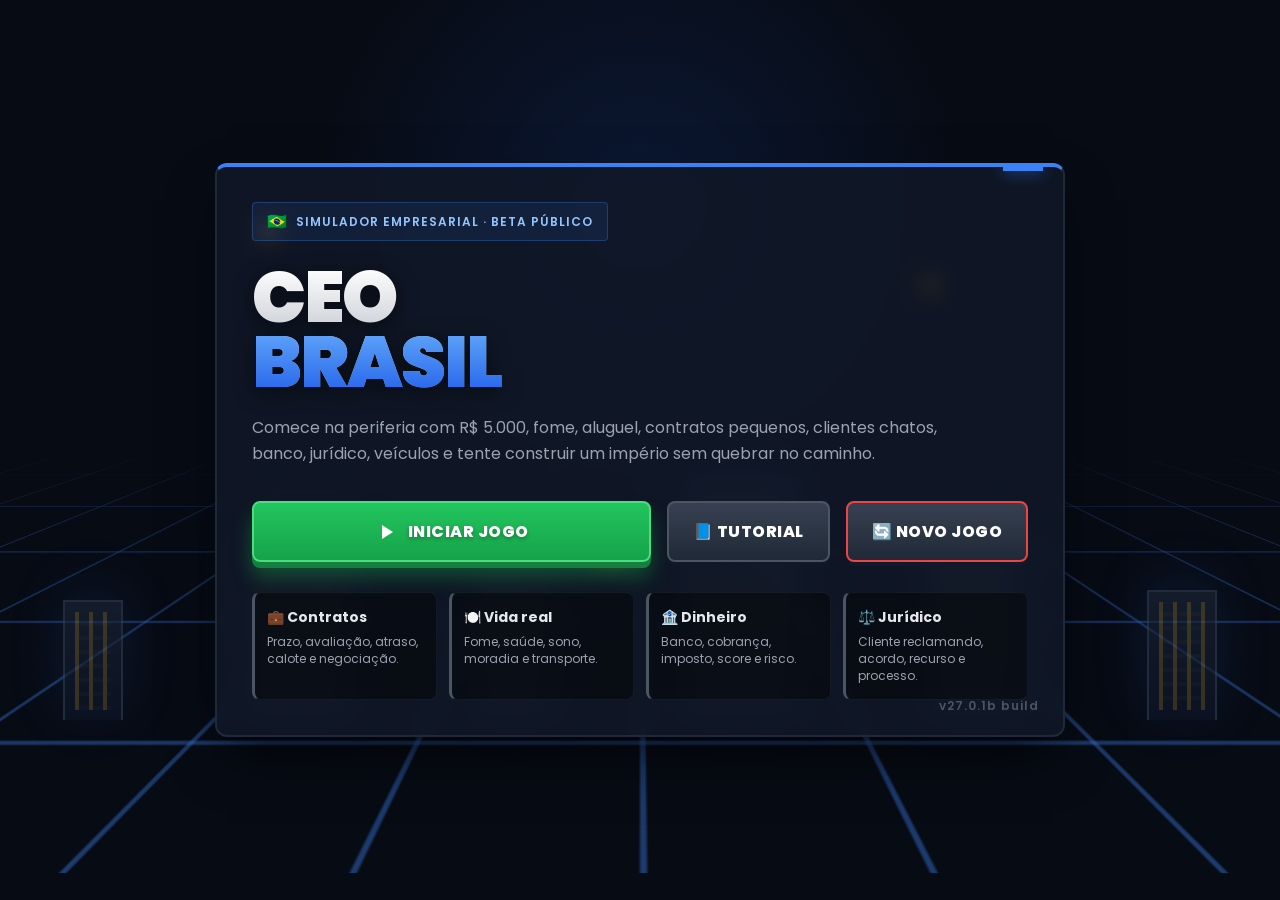
==== commit 3e5202b9: "Add files via upload" ====
--- a/index.html
+++ b/index.html
@@ -4,85 +4,439 @@
   <meta charset="UTF-8" />
   <meta name="viewport" content="width=device-width, initial-scale=1.0" />
   <title>CEO Brasil - Menu Inicial</title>
-  <link rel="stylesheet" href="styler.css" />
+  <!-- Usando uma fonte mais encorpada para dar cara de logo de jogo -->
+  <link href="https://fonts.googleapis.com/css2?family=Poppins:wght@400;600;800;900&display=swap" rel="stylesheet">
+  
   <style>
-    :root{--neon:#36e39b;--gold:#ffd166;--danger:#ff5c7a;--sky:#62b0ff;}
-    body.menu-game{
-      min-height:100vh;margin:0;overflow-x:hidden;color:#eef6ff;
-      background:
-        radial-gradient(circle at 14% 18%, rgba(49,128,255,.24), transparent 32%),
-        radial-gradient(circle at 86% 18%, rgba(136,93,255,.22), transparent 34%),
-        linear-gradient(180deg,#0b1325 0%,#07101d 52%,#030810 100%);
-      display:grid;place-items:center;padding:24px;
-    }
-    .menu-scene{width:min(1180px,100%);position:relative;isolation:isolate;}
-    .city{position:absolute;inset:auto 0 -34px 0;height:220px;z-index:-1;opacity:.8;overflow:hidden;filter:drop-shadow(0 -20px 80px rgba(77,158,255,.14));}
-    .building{position:absolute;bottom:0;width:70px;background:linear-gradient(180deg,rgba(61,101,150,.38),rgba(20,35,58,.86));border:1px solid rgba(255,255,255,.08);border-bottom:0;border-radius:10px 10px 0 0;}
-    .building::before{content:"";position:absolute;inset:14px;background:repeating-linear-gradient(90deg,rgba(255,209,102,.45) 0 8px,transparent 8px 22px),repeating-linear-gradient(180deg,transparent 0 18px,rgba(255,255,255,.08) 18px 20px);opacity:.55;}
-    .b1{left:2%;height:92px}.b2{left:10%;height:150px;width:90px}.b3{left:22%;height:118px}.b4{left:32%;height:182px;width:105px}.b5{right:36%;height:128px;width:86px}.b6{right:24%;height:170px}.b7{right:12%;height:106px;width:95px}.b8{right:2%;height:150px;width:72px}
-    .coin{position:absolute;border-radius:999px;background:linear-gradient(135deg,#ffe18a,#c99223);box-shadow:0 0 30px rgba(255,209,102,.28);opacity:.9;animation:float 5s ease-in-out infinite;z-index:-1;}
-    .coin.c1{width:34px;height:34px;left:6%;top:18%;animation-delay:.2s}.coin.c2{width:24px;height:24px;right:13%;top:12%;animation-delay:1.4s}.coin.c3{width:18px;height:18px;right:7%;bottom:32%;animation-delay:.8s}.coin.c4{width:28px;height:28px;left:40%;top:4%;animation-delay:2s}
-    @keyframes float{0%,100%{transform:translateY(0) rotate(0)}50%{transform:translateY(-18px) rotate(14deg)}}
-    .menu-grid{display:grid;grid-template-columns:1.15fr .85fr;gap:22px;align-items:stretch;}
-    .game-card{position:relative;overflow:hidden;border-radius:34px;padding:30px;border:1px solid rgba(255,255,255,.14);box-shadow:0 30px 90px rgba(0,0,0,.44);background:linear-gradient(180deg,rgba(255,255,255,.105),rgba(255,255,255,.045));backdrop-filter:blur(12px);}
-    .game-card::after{content:"";position:absolute;inset:-140px -120px auto auto;width:360px;height:360px;background:radial-gradient(circle,rgba(85,155,255,.33),transparent 62%);pointer-events:none;}
-    .badge{display:inline-flex;gap:8px;align-items:center;padding:8px 13px;border-radius:999px;border:1px solid rgba(255,255,255,.16);background:rgba(0,0,0,.22);font-size:13px;color:#bad4ff;margin-bottom:18px;}
-    .title{font-size:clamp(44px,7vw,82px);line-height:.88;margin:0;letter-spacing:-3px;text-transform:uppercase;text-shadow:0 12px 40px rgba(38,123,255,.22);}
-    .title span{display:block;color:#72b9ff;}
-    .subtitle{max-width:700px;margin:18px 0 0;color:#c4d7ff;font-size:18px;line-height:1.55;}
-    .menu-buttons{display:flex;flex-wrap:wrap;gap:12px;margin:28px 0 22px;}
-    .menu-btn{min-height:52px;padding:13px 20px;border-radius:18px;text-decoration:none;color:#fff;font-weight:900;display:inline-flex;align-items:center;gap:9px;border:1px solid rgba(255,255,255,.12);background:rgba(255,255,255,.09);box-shadow:0 12px 32px rgba(0,0,0,.18);transition:.18s transform,.18s filter,.18s background;}
-    .menu-btn:hover{transform:translateY(-2px);filter:brightness(1.1);}
-    .start{background:linear-gradient(135deg,#198cff,#805cff);border:0;font-size:17px;}
-    .dangerish{background:rgba(255,92,122,.16);border-color:rgba(255,92,122,.34);}
-    .mini-stats{display:grid;grid-template-columns:repeat(4,1fr);gap:10px;margin-top:20px;}
-    .mini-stat{border-radius:18px;padding:12px;background:rgba(0,0,0,.2);border:1px solid rgba(255,255,255,.09);min-height:82px;}
-    .mini-stat b{display:block;margin-bottom:5px}.mini-stat span{color:#b8cff8;font-size:13px;line-height:1.35;display:block;}
-    .mission-list{display:grid;gap:12px;margin-top:12px;}
-    .mission{display:flex;gap:12px;align-items:flex-start;padding:14px;border-radius:20px;border:1px solid rgba(255,255,255,.11);background:rgba(255,255,255,.065);}
-    .mission .icon{width:38px;height:38px;border-radius:14px;display:grid;place-items:center;background:rgba(90,169,255,.18);font-weight:900;flex:none;}
-    .mission b{display:block;margin-bottom:3px}.mission span{color:#c1d3f6;font-size:14px;line-height:1.35;}
-    .warning-box{margin-top:18px;border-radius:20px;padding:16px;background:linear-gradient(135deg,rgba(255,209,102,.15),rgba(255,92,122,.11));border:1px solid rgba(255,209,102,.25);line-height:1.45;color:#ffecc1;}
-    .version{position:absolute;right:22px;bottom:18px;color:#7f94b8;font-size:12px;}
-    @media(max-width:940px){.menu-grid{grid-template-columns:1fr}.mini-stats{grid-template-columns:repeat(2,1fr)}.title{letter-spacing:-2px}.game-card{padding:22px}.city{opacity:.45}}
-    @media(max-width:540px){body.menu-game{padding:12px}.mini-stats{grid-template-columns:1fr}.menu-btn{width:100%;justify-content:center}.subtitle{font-size:16px}}
+    :root {
+      --bg-dark: #070b14;
+      --panel-bg: #111827;
+      --panel-border: #1f2937;
+      --accent-blue: #3b82f6;
+      --accent-green: #22c55e;
+      --text-main: #f3f4f6;
+      --text-muted: #9ca3af;
+      --money-gold: #fbbf24;
+    }
+
+    * {
+      box-sizing: border-box;
+      font-family: 'Poppins', sans-serif;
+    }
+
+    body {
+      min-height: 100vh;
+      margin: 0;
+      overflow: hidden; /* Oculta a barra de rolagem */
+      color: var(--text-main);
+      background-color: var(--bg-dark);
+      display: flex;
+      justify-content: center;
+      align-items: center;
+      padding: 24px;
+      position: relative;
+    }
+
+    /* --- EFEITO 3D DO CHÃO (RETROWAVE/SIMULADOR) --- */
+    .floor-grid {
+      position: absolute;
+      bottom: 0; left: -50%; right: -50%;
+      height: 50vh;
+      background-image: 
+        linear-gradient(rgba(59, 130, 246, 0.4) 2px, transparent 2px),
+        linear-gradient(90deg, rgba(59, 130, 246, 0.4) 2px, transparent 2px);
+      background-size: 80px 80px;
+      transform: perspective(600px) rotateX(75deg);
+      transform-origin: top center;
+      animation: floorScroll 2s linear infinite;
+      z-index: -3;
+      -webkit-mask-image: linear-gradient(to top, rgba(0,0,0,1) 0%, rgba(0,0,0,0) 100%);
+      mask-image: linear-gradient(to top, rgba(0,0,0,1) 0%, rgba(0,0,0,0) 100%);
+    }
+
+    @keyframes floorScroll {
+      0% { background-position: 0 0; }
+      100% { background-position: 0 80px; }
+    }
+
+    /* Brilho no fundo */
+    body::before {
+      content: "";
+      position: absolute;
+      top: -20%; left: 20%;
+      width: 60vw; height: 60vw;
+      background: radial-gradient(circle, rgba(37, 99, 235, 0.15) 0%, transparent 60%);
+      z-index: -4;
+      pointer-events: none;
+    }
+
+    .menu-scene {
+      width: min(850px, 100%); /* Ajustado para um card único */
+      position: relative;
+      z-index: 1;
+    }
+
+    /* --- CIDADE COM SCROLL INFINITO --- */
+    .city-wrapper {
+      position: absolute;
+      inset: auto 0 20vh 0; /* Acima da linha do chão */
+      height: 250px;
+      z-index: -2;
+      opacity: 0.6;
+      display: flex;
+      width: 200vw;
+      animation: cityScroll 40s linear infinite;
+      pointer-events: none;
+      filter: drop-shadow(0 -10px 30px rgba(59, 130, 246, 0.2));
+    }
+
+    @keyframes cityScroll {
+      0% { transform: translateX(0); }
+      100% { transform: translateX(-50vw); }
+    }
+
+    .city-layer {
+      display: flex;
+      align-items: flex-end;
+      justify-content: space-around;
+      width: 100vw;
+      height: 100%;
+    }
+    
+    .building {
+      width: 80px;
+      background: linear-gradient(180deg, #1e293b, #0f172a);
+      border: 2px solid #334155;
+      border-bottom: 0;
+      position: relative;
+    }
+    /* Luzes das janelas */
+    .building::after {
+      content: "";
+      position: absolute;
+      inset: 10px;
+      background: 
+        repeating-linear-gradient(90deg, var(--money-gold) 0 4px, transparent 4px 14px),
+        repeating-linear-gradient(180deg, transparent 0 10px, rgba(255,255,255,0.1) 10px 14px);
+      opacity: 0.3;
+    }
+
+    .b1 { height: 120px; width: 60px; }
+    .b2 { height: 200px; width: 100px; }
+    .b3 { height: 150px; width: 80px; }
+    .b4 { height: 240px; width: 120px; border-top: 4px solid var(--accent-blue); }
+    .b5 { height: 180px; width: 90px; }
+    .b6 { height: 130px; width: 70px; }
+
+    /* --- LAYOUT PRINCIPAL --- */
+    .menu-grid {
+      display: flex;
+      justify-content: center;
+      width: 100%;
+    }
+
+    /* --- PAINEIS ESTILO HUD DE JOGO --- */
+    .game-card {
+      background: rgba(17, 24, 39, 0.85);
+      backdrop-filter: blur(10px);
+      border: 2px solid var(--panel-border);
+      border-top: 4px solid var(--accent-blue);
+      border-radius: 12px;
+      padding: 35px;
+      box-shadow: 0 25px 50px -12px rgba(0, 0, 0, 0.7);
+      position: relative;
+      overflow: hidden;
+    }
+
+    /* Detalhe tecnológico no painel */
+    .game-card::before {
+      content: "";
+      position: absolute;
+      top: 0; right: 20px;
+      width: 40px; height: 4px;
+      background: var(--accent-blue);
+      box-shadow: 0 0 15px var(--accent-blue);
+    }
+
+    .badge {
+      display: inline-flex;
+      align-items: center;
+      gap: 8px;
+      padding: 6px 14px;
+      border-radius: 4px;
+      background: rgba(59, 130, 246, 0.1);
+      border: 1px solid rgba(59, 130, 246, 0.3);
+      color: #93c5fd;
+      font-size: 12px;
+      font-weight: 600;
+      text-transform: uppercase;
+      letter-spacing: 1px;
+      margin-bottom: 24px;
+    }
+
+    /* --- LOGO DO JOGO --- */
+    .title {
+      font-size: clamp(48px, 6vw, 72px);
+      line-height: 0.9;
+      margin: 0;
+      letter-spacing: -2px;
+      text-transform: uppercase;
+      font-weight: 900;
+      background: linear-gradient(180deg, #ffffff, #9ca3af);
+      -webkit-background-clip: text;
+      -webkit-text-fill-color: transparent;
+      filter: drop-shadow(0 4px 10px rgba(0,0,0,0.5));
+    }
+    
+    .title span {
+      display: block;
+      color: var(--accent-blue);
+      background: linear-gradient(180deg, #60a5fa, #2563eb);
+      -webkit-background-clip: text;
+      -webkit-text-fill-color: transparent;
+    }
+
+    .subtitle {
+      margin: 20px 0 0;
+      color: var(--text-muted);
+      font-size: 16px;
+      line-height: 1.6;
+      max-width: 90%;
+    }
+
+    /* --- BOTÕES DE AÇÃO (GAME UI) --- */
+    .menu-buttons {
+      display: flex;
+      flex-wrap: wrap;
+      gap: 16px;
+      margin: 35px 0 30px;
+    }
+
+    .menu-btn {
+      padding: 16px 24px;
+      border-radius: 8px;
+      text-decoration: none;
+      color: white;
+      font-weight: 800;
+      font-size: 16px;
+      text-transform: uppercase;
+      letter-spacing: 0.5px;
+      display: inline-flex;
+      align-items: center;
+      justify-content: center;
+      gap: 10px;
+      transition: all 0.2s ease;
+      position: relative;
+      overflow: hidden;
+    }
+
+    /* Botão Principal de Iniciar */
+    .start {
+      background: linear-gradient(180deg, var(--accent-green), #16a34a);
+      border: 2px solid #4ade80;
+      box-shadow: 0 6px 0 #15803d, 0 15px 20px rgba(22, 163, 74, 0.4);
+      text-shadow: 0 2px 4px rgba(0,0,0,0.3);
+      flex: 1; /* Ocupa mais espaço */
+      min-width: 200px;
+    }
+    
+    .start:active {
+      transform: translateY(6px);
+      box-shadow: 0 0px 0 #15803d, 0 5px 10px rgba(22, 163, 74, 0.4);
+    }
+
+    .start:hover {
+      filter: brightness(1.1);
+      box-shadow: 0 6px 0 #15803d, 0 15px 30px rgba(22, 163, 74, 0.6);
+    }
+
+    /* Botões Secundários */
+    .secondary-btn {
+      background: linear-gradient(180deg, #374151, #1f2937);
+      border: 2px solid #4b5563;
+      box-shadow: 0 4px 0 #111827;
+    }
+
+    .secondary-btn:active {
+      transform: translateY(4px);
+      box-shadow: 0 0px 0 #111827;
+    }
+
+    .secondary-btn:hover {
+      border-color: #6b7280;
+      background: linear-gradient(180deg, #4b5563, #374151);
+    }
+
+    .dangerish {
+      border-color: #ef4444;
+    }
+    .dangerish:hover {
+      border-color: #f87171;
+      background: linear-gradient(180deg, #991b1b, #7f1d1d);
+    }
+
+    /* --- MINI STATUS (Módulos do Simulador) --- */
+    .mini-stats {
+      display: grid;
+      grid-template-columns: repeat(4, 1fr);
+      gap: 12px;
+      margin-top: 10px;
+    }
+
+    .mini-stat {
+      border-radius: 8px;
+      padding: 14px 12px;
+      background: rgba(0, 0, 0, 0.4);
+      border: 1px solid rgba(255, 255, 255, 0.05);
+      border-left: 3px solid #4b5563;
+      transition: 0.2s;
+    }
+    
+    .mini-stat:hover {
+      background: rgba(59, 130, 246, 0.1);
+      border-left-color: var(--accent-blue);
+      transform: translateY(-2px);
+    }
+
+    .mini-stat b {
+      display: block;
+      margin-bottom: 6px;
+      font-size: 14px;
+      color: #e5e7eb;
+    }
+    
+    .mini-stat span {
+      color: var(--text-muted);
+      font-size: 12px;
+      line-height: 1.4;
+      display: block;
+    }
+
+    .version {
+      position: absolute;
+      right: 24px;
+      bottom: 20px;
+      color: #4b5563;
+      font-size: 12px;
+      font-weight: 600;
+      letter-spacing: 1px;
+    }
+
+    /* Efeito de moedas flutuantes do jogo */
+    .coin-particle {
+      position: absolute;
+      width: 20px; height: 20px;
+      background: radial-gradient(circle, #fcd34d, #d97706);
+      border-radius: 50%;
+      box-shadow: 0 0 15px rgba(245, 158, 11, 0.6);
+      animation: floatCoin 4s ease-in-out infinite;
+      z-index: 0;
+    }
+    
+    @keyframes floatCoin {
+      0%, 100% { transform: translateY(0) scale(1); }
+      50% { transform: translateY(-20px) scale(1.1); }
+    }
+
+    /* Responsividade */
+    @media(max-width: 1024px) {
+      .menu-grid { display: block; }
+      .mini-stats { grid-template-columns: repeat(2, 1fr); }
+      .city-wrapper { opacity: 0.3; }
+    }
+    
+    @media(max-width: 540px) {
+      .mini-stats { grid-template-columns: 1fr; }
+      .menu-btn { width: 100%; }
+      .game-card { padding: 20px; }
+      .title { font-size: 40px; }
+    }
   </style>
 </head>
-<body class="menu-game">
+<body>
+  <!-- Fundo 3D animado do simulador -->
+  <div class="floor-grid"></div>
+
+  <!-- Cidade infinita rolando ao fundo -->
+  <div class="city-wrapper" aria-hidden="true">
+    <div class="city-layer">
+      <div class="building b1"></div>
+      <div class="building b2"></div>
+      <div class="building b3"></div>
+      <div class="building b4"></div>
+      <div class="building b5"></div>
+      <div class="building b6"></div>
+    </div>
+    <div class="city-layer">
+      <div class="building b1"></div>
+      <div class="building b2"></div>
+      <div class="building b3"></div>
+      <div class="building b4"></div>
+      <div class="building b5"></div>
+      <div class="building b6"></div>
+    </div>
+  </div>
+
   <div class="menu-scene">
-    <i class="coin c1"></i><i class="coin c2"></i><i class="coin c3"></i><i class="coin c4"></i>
-    <div class="city" aria-hidden="true">
-      <div class="building b1"></div><div class="building b2"></div><div class="building b3"></div><div class="building b4"></div>
-      <div class="building b5"></div><div class="building b6"></div><div class="building b7"></div><div class="building b8"></div>
-    </div>
+    <!-- Partículas decorativas de moedas pelo fundo -->
+    <div class="coin-particle" style="top: 10%; left: 5%; animation-delay: 0s;"></div>
+    <div class="coin-particle" style="top: 20%; right: 15%; animation-delay: 1s; width: 15px; height: 15px;"></div>
+    <div class="coin-particle" style="bottom: 30%; left: 45%; animation-delay: 2s; width: 25px; height: 25px;"></div>
+
     <main class="menu-grid">
+      <!-- Painel Principal Centralizado -->
       <section class="game-card">
-        <div class="badge">🇧🇷 Simulador empresarial brasileiro · beta público</div>
+        <div class="badge">
+          <span style="font-size: 16px;">🇧🇷</span> Simulador Empresarial · Beta Público
+        </div>
+        
         <h1 class="title">CEO <span>Brasil</span></h1>
-        <p class="subtitle">Comece na periferia com R$ 5.000, fome, aluguel, contratos pequenos, clientes chatos, banco, jurídico, veículos e tente construir um império sem quebrar no caminho.</p>
+        
+        <p class="subtitle">
+          Comece na periferia com R$ 5.000, fome, aluguel, contratos pequenos, 
+          clientes chatos, banco, jurídico, veículos e tente construir um império sem quebrar no caminho.
+        </p>
+        
         <div class="menu-buttons">
-          <a class="menu-btn start" href="jogo.html">▶ Iniciar jogo</a>
-          <a class="menu-btn" href="tutorial.html">📘 Tutorial</a>
-          <a class="menu-btn dangerish" href="jogo.html" onclick="localStorage.removeItem('ceo_brasil_v15_save')">🔄 Novo jogo</a>
+          <!-- Botão principal destacado -->
+          <a class="menu-btn start" href="jogo.html">
+            <svg width="24" height="24" viewBox="0 0 24 24" fill="currentColor" xmlns="http://www.w3.org/2000/svg">
+              <path d="M8 5V19L19 12L8 5Z" />
+            </svg>
+            Iniciar Jogo
+          </a>
+          
+          <a class="menu-btn secondary-btn" href="tutorial.html">
+            📘 Tutorial
+          </a>
+          
+          <a class="menu-btn secondary-btn dangerish" href="jogo.html" onclick="localStorage.removeItem('ceo_brasil_v15_save')">
+            🔄 Novo Jogo
+          </a>
         </div>
+        
         <div class="mini-stats">
-          <div class="mini-stat"><b>💼 Contratos</b><span>Prazo, avaliação, atraso, calote e negociação.</span></div>
-          <div class="mini-stat"><b>🍽️ Vida real</b><span>Fome, saúde, sono, moradia, transporte e estresse.</span></div>
-          <div class="mini-stat"><b>🏦 Dinheiro</b><span>Banco, cobrança, imposto, DRE, score e risco.</span></div>
-          <div class="mini-stat"><b>⚖️ Jurídico</b><span>Cliente reclamando, acordo, recurso e processo.</span></div>
+          <div class="mini-stat">
+            <b>💼 Contratos</b>
+            <span>Prazo, avaliação, atraso, calote e negociação.</span>
+          </div>
+          <div class="mini-stat">
+            <b>🍽️ Vida real</b>
+            <span>Fome, saúde, sono, moradia e transporte.</span>
+          </div>
+          <div class="mini-stat">
+            <b>🏦 Dinheiro</b>
+            <span>Banco, cobrança, imposto, score e risco.</span>
+          </div>
+          <div class="mini-stat">
+            <b>⚖️ Jurídico</b>
+            <span>Cliente reclamando, acordo, recurso e processo.</span>
+          </div>
         </div>
-        <div class="version">v27 · Menu inicial estilo jogo</div>
+        
+        <div class="version">v27.0.1b build</div>
       </section>
-      <aside class="game-card">
-        <div class="badge">🎮 Missão inicial</div>
-        <div class="mission-list">
-          <div class="mission"><div class="icon">1</div><div><b>Sair do sufoco</b><span>Compre comida, pegue serviços fáceis e sobreviva ao primeiro mês.</span></div></div>
-          <div class="mission"><div class="icon">2</div><div><b>Ganhar reputação</b><span>Entregue no prazo para os clientes pagarem melhor e indicarem novos contratos.</span></div></div>
-          <div class="mission"><div class="icon">3</div><div><b>Crescer com cuidado</b><span>Contrate, compre upgrades, formalize e evite dívida antes de ostentar.</span></div></div>
-        </div>
-        <div class="warning-box"><b>⚠️ Dica de sobrevivência:</b><br>Não aceite contrato difícil no começo. Cuide da fome e da energia antes de pular muitos dias.</div>
-      </aside>
     </main>
   </div>
 </body>
-</html>
+</html>
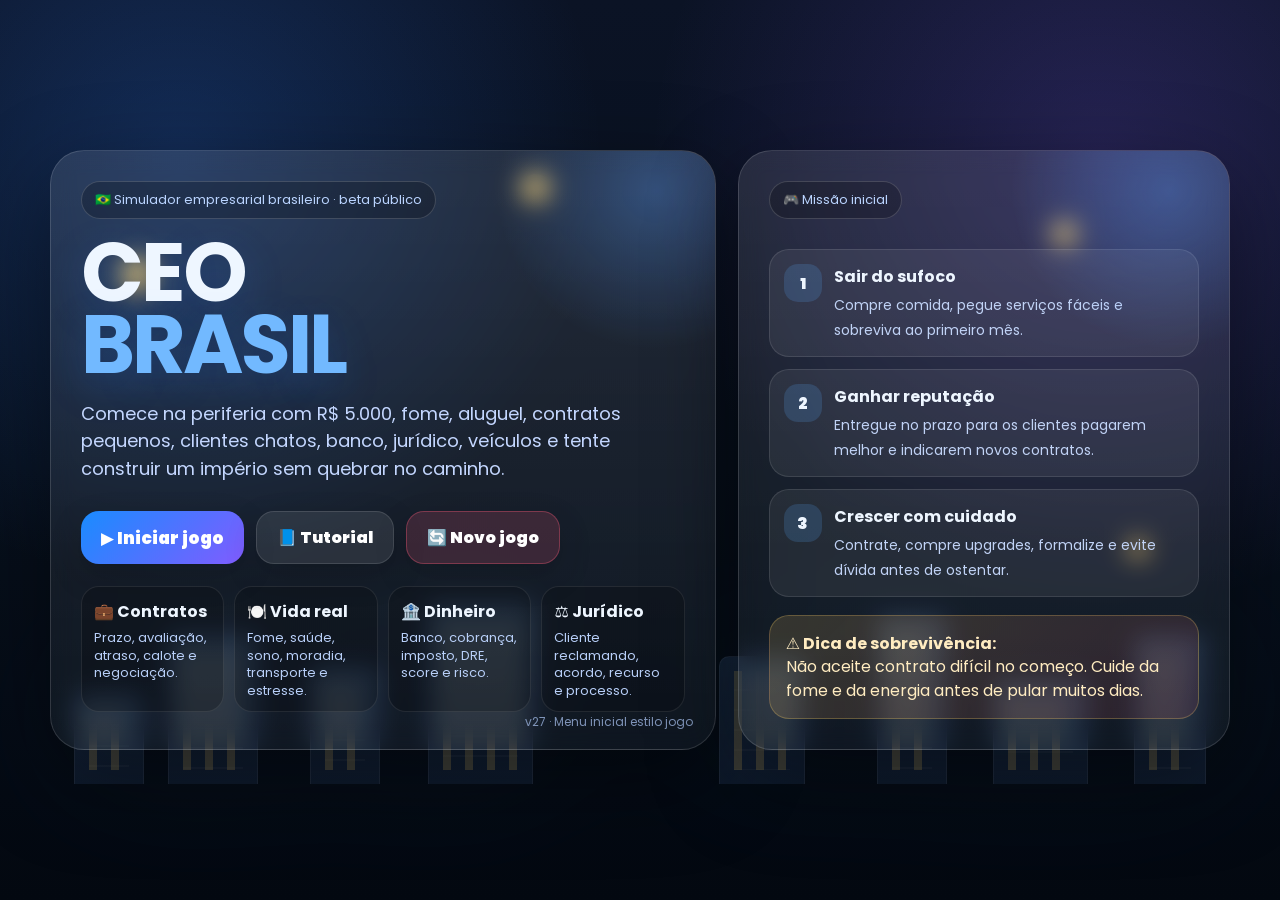
==== commit 779a7136: "Add files via upload" ====
--- a/index.html
+++ b/index.html
@@ -4,439 +4,85 @@
   <meta charset="UTF-8" />
   <meta name="viewport" content="width=device-width, initial-scale=1.0" />
   <title>CEO Brasil - Menu Inicial</title>
-  <!-- Usando uma fonte mais encorpada para dar cara de logo de jogo -->
-  <link href="https://fonts.googleapis.com/css2?family=Poppins:wght@400;600;800;900&display=swap" rel="stylesheet">
-  
+  <link rel="stylesheet" href="styler.css" />
   <style>
-    :root {
-      --bg-dark: #070b14;
-      --panel-bg: #111827;
-      --panel-border: #1f2937;
-      --accent-blue: #3b82f6;
-      --accent-green: #22c55e;
-      --text-main: #f3f4f6;
-      --text-muted: #9ca3af;
-      --money-gold: #fbbf24;
+    :root{--neon:#36e39b;--gold:#ffd166;--danger:#ff5c7a;--sky:#62b0ff;}
+    body.menu-game{
+      min-height:100vh;margin:0;overflow-x:hidden;color:#eef6ff;
+      background:
+        radial-gradient(circle at 14% 18%, rgba(49,128,255,.24), transparent 32%),
+        radial-gradient(circle at 86% 18%, rgba(136,93,255,.22), transparent 34%),
+        linear-gradient(180deg,#0b1325 0%,#07101d 52%,#030810 100%);
+      display:grid;place-items:center;padding:24px;
     }
-
-    * {
-      box-sizing: border-box;
-      font-family: 'Poppins', sans-serif;
-    }
-
-    body {
-      min-height: 100vh;
-      margin: 0;
-      overflow: hidden; /* Oculta a barra de rolagem */
-      color: var(--text-main);
-      background-color: var(--bg-dark);
-      display: flex;
-      justify-content: center;
-      align-items: center;
-      padding: 24px;
-      position: relative;
-    }
-
-    /* --- EFEITO 3D DO CHÃO (RETROWAVE/SIMULADOR) --- */
-    .floor-grid {
-      position: absolute;
-      bottom: 0; left: -50%; right: -50%;
-      height: 50vh;
-      background-image: 
-        linear-gradient(rgba(59, 130, 246, 0.4) 2px, transparent 2px),
-        linear-gradient(90deg, rgba(59, 130, 246, 0.4) 2px, transparent 2px);
-      background-size: 80px 80px;
-      transform: perspective(600px) rotateX(75deg);
-      transform-origin: top center;
-      animation: floorScroll 2s linear infinite;
-      z-index: -3;
-      -webkit-mask-image: linear-gradient(to top, rgba(0,0,0,1) 0%, rgba(0,0,0,0) 100%);
-      mask-image: linear-gradient(to top, rgba(0,0,0,1) 0%, rgba(0,0,0,0) 100%);
-    }
-
-    @keyframes floorScroll {
-      0% { background-position: 0 0; }
-      100% { background-position: 0 80px; }
-    }
-
-    /* Brilho no fundo */
-    body::before {
-      content: "";
-      position: absolute;
-      top: -20%; left: 20%;
-      width: 60vw; height: 60vw;
-      background: radial-gradient(circle, rgba(37, 99, 235, 0.15) 0%, transparent 60%);
-      z-index: -4;
-      pointer-events: none;
-    }
-
-    .menu-scene {
-      width: min(850px, 100%); /* Ajustado para um card único */
-      position: relative;
-      z-index: 1;
-    }
-
-    /* --- CIDADE COM SCROLL INFINITO --- */
-    .city-wrapper {
-      position: absolute;
-      inset: auto 0 20vh 0; /* Acima da linha do chão */
-      height: 250px;
-      z-index: -2;
-      opacity: 0.6;
-      display: flex;
-      width: 200vw;
-      animation: cityScroll 40s linear infinite;
-      pointer-events: none;
-      filter: drop-shadow(0 -10px 30px rgba(59, 130, 246, 0.2));
-    }
-
-    @keyframes cityScroll {
-      0% { transform: translateX(0); }
-      100% { transform: translateX(-50vw); }
-    }
-
-    .city-layer {
-      display: flex;
-      align-items: flex-end;
-      justify-content: space-around;
-      width: 100vw;
-      height: 100%;
-    }
-    
-    .building {
-      width: 80px;
-      background: linear-gradient(180deg, #1e293b, #0f172a);
-      border: 2px solid #334155;
-      border-bottom: 0;
-      position: relative;
-    }
-    /* Luzes das janelas */
-    .building::after {
-      content: "";
-      position: absolute;
-      inset: 10px;
-      background: 
-        repeating-linear-gradient(90deg, var(--money-gold) 0 4px, transparent 4px 14px),
-        repeating-linear-gradient(180deg, transparent 0 10px, rgba(255,255,255,0.1) 10px 14px);
-      opacity: 0.3;
-    }
-
-    .b1 { height: 120px; width: 60px; }
-    .b2 { height: 200px; width: 100px; }
-    .b3 { height: 150px; width: 80px; }
-    .b4 { height: 240px; width: 120px; border-top: 4px solid var(--accent-blue); }
-    .b5 { height: 180px; width: 90px; }
-    .b6 { height: 130px; width: 70px; }
-
-    /* --- LAYOUT PRINCIPAL --- */
-    .menu-grid {
-      display: flex;
-      justify-content: center;
-      width: 100%;
-    }
-
-    /* --- PAINEIS ESTILO HUD DE JOGO --- */
-    .game-card {
-      background: rgba(17, 24, 39, 0.85);
-      backdrop-filter: blur(10px);
-      border: 2px solid var(--panel-border);
-      border-top: 4px solid var(--accent-blue);
-      border-radius: 12px;
-      padding: 35px;
-      box-shadow: 0 25px 50px -12px rgba(0, 0, 0, 0.7);
-      position: relative;
-      overflow: hidden;
-    }
-
-    /* Detalhe tecnológico no painel */
-    .game-card::before {
-      content: "";
-      position: absolute;
-      top: 0; right: 20px;
-      width: 40px; height: 4px;
-      background: var(--accent-blue);
-      box-shadow: 0 0 15px var(--accent-blue);
-    }
-
-    .badge {
-      display: inline-flex;
-      align-items: center;
-      gap: 8px;
-      padding: 6px 14px;
-      border-radius: 4px;
-      background: rgba(59, 130, 246, 0.1);
-      border: 1px solid rgba(59, 130, 246, 0.3);
-      color: #93c5fd;
-      font-size: 12px;
-      font-weight: 600;
-      text-transform: uppercase;
-      letter-spacing: 1px;
-      margin-bottom: 24px;
-    }
-
-    /* --- LOGO DO JOGO --- */
-    .title {
-      font-size: clamp(48px, 6vw, 72px);
-      line-height: 0.9;
-      margin: 0;
-      letter-spacing: -2px;
-      text-transform: uppercase;
-      font-weight: 900;
-      background: linear-gradient(180deg, #ffffff, #9ca3af);
-      -webkit-background-clip: text;
-      -webkit-text-fill-color: transparent;
-      filter: drop-shadow(0 4px 10px rgba(0,0,0,0.5));
-    }
-    
-    .title span {
-      display: block;
-      color: var(--accent-blue);
-      background: linear-gradient(180deg, #60a5fa, #2563eb);
-      -webkit-background-clip: text;
-      -webkit-text-fill-color: transparent;
-    }
-
-    .subtitle {
-      margin: 20px 0 0;
-      color: var(--text-muted);
-      font-size: 16px;
-      line-height: 1.6;
-      max-width: 90%;
-    }
-
-    /* --- BOTÕES DE AÇÃO (GAME UI) --- */
-    .menu-buttons {
-      display: flex;
-      flex-wrap: wrap;
-      gap: 16px;
-      margin: 35px 0 30px;
-    }
-
-    .menu-btn {
-      padding: 16px 24px;
-      border-radius: 8px;
-      text-decoration: none;
-      color: white;
-      font-weight: 800;
-      font-size: 16px;
-      text-transform: uppercase;
-      letter-spacing: 0.5px;
-      display: inline-flex;
-      align-items: center;
-      justify-content: center;
-      gap: 10px;
-      transition: all 0.2s ease;
-      position: relative;
-      overflow: hidden;
-    }
-
-    /* Botão Principal de Iniciar */
-    .start {
-      background: linear-gradient(180deg, var(--accent-green), #16a34a);
-      border: 2px solid #4ade80;
-      box-shadow: 0 6px 0 #15803d, 0 15px 20px rgba(22, 163, 74, 0.4);
-      text-shadow: 0 2px 4px rgba(0,0,0,0.3);
-      flex: 1; /* Ocupa mais espaço */
-      min-width: 200px;
-    }
-    
-    .start:active {
-      transform: translateY(6px);
-      box-shadow: 0 0px 0 #15803d, 0 5px 10px rgba(22, 163, 74, 0.4);
-    }
-
-    .start:hover {
-      filter: brightness(1.1);
-      box-shadow: 0 6px 0 #15803d, 0 15px 30px rgba(22, 163, 74, 0.6);
-    }
-
-    /* Botões Secundários */
-    .secondary-btn {
-      background: linear-gradient(180deg, #374151, #1f2937);
-      border: 2px solid #4b5563;
-      box-shadow: 0 4px 0 #111827;
-    }
-
-    .secondary-btn:active {
-      transform: translateY(4px);
-      box-shadow: 0 0px 0 #111827;
-    }
-
-    .secondary-btn:hover {
-      border-color: #6b7280;
-      background: linear-gradient(180deg, #4b5563, #374151);
-    }
-
-    .dangerish {
-      border-color: #ef4444;
-    }
-    .dangerish:hover {
-      border-color: #f87171;
-      background: linear-gradient(180deg, #991b1b, #7f1d1d);
-    }
-
-    /* --- MINI STATUS (Módulos do Simulador) --- */
-    .mini-stats {
-      display: grid;
-      grid-template-columns: repeat(4, 1fr);
-      gap: 12px;
-      margin-top: 10px;
-    }
-
-    .mini-stat {
-      border-radius: 8px;
-      padding: 14px 12px;
-      background: rgba(0, 0, 0, 0.4);
-      border: 1px solid rgba(255, 255, 255, 0.05);
-      border-left: 3px solid #4b5563;
-      transition: 0.2s;
-    }
-    
-    .mini-stat:hover {
-      background: rgba(59, 130, 246, 0.1);
-      border-left-color: var(--accent-blue);
-      transform: translateY(-2px);
-    }
-
-    .mini-stat b {
-      display: block;
-      margin-bottom: 6px;
-      font-size: 14px;
-      color: #e5e7eb;
-    }
-    
-    .mini-stat span {
-      color: var(--text-muted);
-      font-size: 12px;
-      line-height: 1.4;
-      display: block;
-    }
-
-    .version {
-      position: absolute;
-      right: 24px;
-      bottom: 20px;
-      color: #4b5563;
-      font-size: 12px;
-      font-weight: 600;
-      letter-spacing: 1px;
-    }
-
-    /* Efeito de moedas flutuantes do jogo */
-    .coin-particle {
-      position: absolute;
-      width: 20px; height: 20px;
-      background: radial-gradient(circle, #fcd34d, #d97706);
-      border-radius: 50%;
-      box-shadow: 0 0 15px rgba(245, 158, 11, 0.6);
-      animation: floatCoin 4s ease-in-out infinite;
-      z-index: 0;
-    }
-    
-    @keyframes floatCoin {
-      0%, 100% { transform: translateY(0) scale(1); }
-      50% { transform: translateY(-20px) scale(1.1); }
-    }
-
-    /* Responsividade */
-    @media(max-width: 1024px) {
-      .menu-grid { display: block; }
-      .mini-stats { grid-template-columns: repeat(2, 1fr); }
-      .city-wrapper { opacity: 0.3; }
-    }
-    
-    @media(max-width: 540px) {
-      .mini-stats { grid-template-columns: 1fr; }
-      .menu-btn { width: 100%; }
-      .game-card { padding: 20px; }
-      .title { font-size: 40px; }
-    }
+    .menu-scene{width:min(1180px,100%);position:relative;isolation:isolate;}
+    .city{position:absolute;inset:auto 0 -34px 0;height:220px;z-index:-1;opacity:.8;overflow:hidden;filter:drop-shadow(0 -20px 80px rgba(77,158,255,.14));}
+    .building{position:absolute;bottom:0;width:70px;background:linear-gradient(180deg,rgba(61,101,150,.38),rgba(20,35,58,.86));border:1px solid rgba(255,255,255,.08);border-bottom:0;border-radius:10px 10px 0 0;}
+    .building::before{content:"";position:absolute;inset:14px;background:repeating-linear-gradient(90deg,rgba(255,209,102,.45) 0 8px,transparent 8px 22px),repeating-linear-gradient(180deg,transparent 0 18px,rgba(255,255,255,.08) 18px 20px);opacity:.55;}
+    .b1{left:2%;height:92px}.b2{left:10%;height:150px;width:90px}.b3{left:22%;height:118px}.b4{left:32%;height:182px;width:105px}.b5{right:36%;height:128px;width:86px}.b6{right:24%;height:170px}.b7{right:12%;height:106px;width:95px}.b8{right:2%;height:150px;width:72px}
+    .coin{position:absolute;border-radius:999px;background:linear-gradient(135deg,#ffe18a,#c99223);box-shadow:0 0 30px rgba(255,209,102,.28);opacity:.9;animation:float 5s ease-in-out infinite;z-index:-1;}
+    .coin.c1{width:34px;height:34px;left:6%;top:18%;animation-delay:.2s}.coin.c2{width:24px;height:24px;right:13%;top:12%;animation-delay:1.4s}.coin.c3{width:18px;height:18px;right:7%;bottom:32%;animation-delay:.8s}.coin.c4{width:28px;height:28px;left:40%;top:4%;animation-delay:2s}
+    @keyframes float{0%,100%{transform:translateY(0) rotate(0)}50%{transform:translateY(-18px) rotate(14deg)}}
+    .menu-grid{display:grid;grid-template-columns:1.15fr .85fr;gap:22px;align-items:stretch;}
+    .game-card{position:relative;overflow:hidden;border-radius:34px;padding:30px;border:1px solid rgba(255,255,255,.14);box-shadow:0 30px 90px rgba(0,0,0,.44);background:linear-gradient(180deg,rgba(255,255,255,.105),rgba(255,255,255,.045));backdrop-filter:blur(12px);}
+    .game-card::after{content:"";position:absolute;inset:-140px -120px auto auto;width:360px;height:360px;background:radial-gradient(circle,rgba(85,155,255,.33),transparent 62%);pointer-events:none;}
+    .badge{display:inline-flex;gap:8px;align-items:center;padding:8px 13px;border-radius:999px;border:1px solid rgba(255,255,255,.16);background:rgba(0,0,0,.22);font-size:13px;color:#bad4ff;margin-bottom:18px;}
+    .title{font-size:clamp(44px,7vw,82px);line-height:.88;margin:0;letter-spacing:-3px;text-transform:uppercase;text-shadow:0 12px 40px rgba(38,123,255,.22);}
+    .title span{display:block;color:#72b9ff;}
+    .subtitle{max-width:700px;margin:18px 0 0;color:#c4d7ff;font-size:18px;line-height:1.55;}
+    .menu-buttons{display:flex;flex-wrap:wrap;gap:12px;margin:28px 0 22px;}
+    .menu-btn{min-height:52px;padding:13px 20px;border-radius:18px;text-decoration:none;color:#fff;font-weight:900;display:inline-flex;align-items:center;gap:9px;border:1px solid rgba(255,255,255,.12);background:rgba(255,255,255,.09);box-shadow:0 12px 32px rgba(0,0,0,.18);transition:.18s transform,.18s filter,.18s background;}
+    .menu-btn:hover{transform:translateY(-2px);filter:brightness(1.1);}
+    .start{background:linear-gradient(135deg,#198cff,#805cff);border:0;font-size:17px;}
+    .dangerish{background:rgba(255,92,122,.16);border-color:rgba(255,92,122,.34);}
+    .mini-stats{display:grid;grid-template-columns:repeat(4,1fr);gap:10px;margin-top:20px;}
+    .mini-stat{border-radius:18px;padding:12px;background:rgba(0,0,0,.2);border:1px solid rgba(255,255,255,.09);min-height:82px;}
+    .mini-stat b{display:block;margin-bottom:5px}.mini-stat span{color:#b8cff8;font-size:13px;line-height:1.35;display:block;}
+    .mission-list{display:grid;gap:12px;margin-top:12px;}
+    .mission{display:flex;gap:12px;align-items:flex-start;padding:14px;border-radius:20px;border:1px solid rgba(255,255,255,.11);background:rgba(255,255,255,.065);}
+    .mission .icon{width:38px;height:38px;border-radius:14px;display:grid;place-items:center;background:rgba(90,169,255,.18);font-weight:900;flex:none;}
+    .mission b{display:block;margin-bottom:3px}.mission span{color:#c1d3f6;font-size:14px;line-height:1.35;}
+    .warning-box{margin-top:18px;border-radius:20px;padding:16px;background:linear-gradient(135deg,rgba(255,209,102,.15),rgba(255,92,122,.11));border:1px solid rgba(255,209,102,.25);line-height:1.45;color:#ffecc1;}
+    .version{position:absolute;right:22px;bottom:18px;color:#7f94b8;font-size:12px;}
+    @media(max-width:940px){.menu-grid{grid-template-columns:1fr}.mini-stats{grid-template-columns:repeat(2,1fr)}.title{letter-spacing:-2px}.game-card{padding:22px}.city{opacity:.45}}
+    @media(max-width:540px){body.menu-game{padding:12px}.mini-stats{grid-template-columns:1fr}.menu-btn{width:100%;justify-content:center}.subtitle{font-size:16px}}
   </style>
 </head>
-<body>
-  <!-- Fundo 3D animado do simulador -->
-  <div class="floor-grid"></div>
-
-  <!-- Cidade infinita rolando ao fundo -->
-  <div class="city-wrapper" aria-hidden="true">
-    <div class="city-layer">
-      <div class="building b1"></div>
-      <div class="building b2"></div>
-      <div class="building b3"></div>
-      <div class="building b4"></div>
-      <div class="building b5"></div>
-      <div class="building b6"></div>
+<body class="menu-game">
+  <div class="menu-scene">
+    <i class="coin c1"></i><i class="coin c2"></i><i class="coin c3"></i><i class="coin c4"></i>
+    <div class="city" aria-hidden="true">
+      <div class="building b1"></div><div class="building b2"></div><div class="building b3"></div><div class="building b4"></div>
+      <div class="building b5"></div><div class="building b6"></div><div class="building b7"></div><div class="building b8"></div>
     </div>
-    <div class="city-layer">
-      <div class="building b1"></div>
-      <div class="building b2"></div>
-      <div class="building b3"></div>
-      <div class="building b4"></div>
-      <div class="building b5"></div>
-      <div class="building b6"></div>
-    </div>
-  </div>
-
-  <div class="menu-scene">
-    <!-- Partículas decorativas de moedas pelo fundo -->
-    <div class="coin-particle" style="top: 10%; left: 5%; animation-delay: 0s;"></div>
-    <div class="coin-particle" style="top: 20%; right: 15%; animation-delay: 1s; width: 15px; height: 15px;"></div>
-    <div class="coin-particle" style="bottom: 30%; left: 45%; animation-delay: 2s; width: 25px; height: 25px;"></div>
-
     <main class="menu-grid">
-      <!-- Painel Principal Centralizado -->
       <section class="game-card">
-        <div class="badge">
-          <span style="font-size: 16px;">🇧🇷</span> Simulador Empresarial · Beta Público
+        <div class="badge">🇧🇷 Simulador empresarial brasileiro · beta público</div>
+        <h1 class="title">CEO <span>Brasil</span></h1>
+        <p class="subtitle">Comece na periferia com R$ 5.000, fome, aluguel, contratos pequenos, clientes chatos, banco, jurídico, veículos e tente construir um império sem quebrar no caminho.</p>
+        <div class="menu-buttons">
+          <a class="menu-btn start" href="jogo.html">▶ Iniciar jogo</a>
+          <a class="menu-btn" href="tutorial.html">📘 Tutorial</a>
+          <a class="menu-btn dangerish" href="jogo.html" onclick="localStorage.removeItem('ceo_brasil_v15_save')">🔄 Novo jogo</a>
         </div>
-        
-        <h1 class="title">CEO <span>Brasil</span></h1>
-        
-        <p class="subtitle">
-          Comece na periferia com R$ 5.000, fome, aluguel, contratos pequenos, 
-          clientes chatos, banco, jurídico, veículos e tente construir um império sem quebrar no caminho.
-        </p>
-        
-        <div class="menu-buttons">
-          <!-- Botão principal destacado -->
-          <a class="menu-btn start" href="jogo.html">
-            <svg width="24" height="24" viewBox="0 0 24 24" fill="currentColor" xmlns="http://www.w3.org/2000/svg">
-              <path d="M8 5V19L19 12L8 5Z" />
-            </svg>
-            Iniciar Jogo
-          </a>
-          
-          <a class="menu-btn secondary-btn" href="tutorial.html">
-            📘 Tutorial
-          </a>
-          
-          <a class="menu-btn secondary-btn dangerish" href="jogo.html" onclick="localStorage.removeItem('ceo_brasil_v15_save')">
-            🔄 Novo Jogo
-          </a>
+        <div class="mini-stats">
+          <div class="mini-stat"><b>💼 Contratos</b><span>Prazo, avaliação, atraso, calote e negociação.</span></div>
+          <div class="mini-stat"><b>🍽️ Vida real</b><span>Fome, saúde, sono, moradia, transporte e estresse.</span></div>
+          <div class="mini-stat"><b>🏦 Dinheiro</b><span>Banco, cobrança, imposto, DRE, score e risco.</span></div>
+          <div class="mini-stat"><b>⚖️ Jurídico</b><span>Cliente reclamando, acordo, recurso e processo.</span></div>
         </div>
-        
-        <div class="mini-stats">
-          <div class="mini-stat">
-            <b>💼 Contratos</b>
-            <span>Prazo, avaliação, atraso, calote e negociação.</span>
-          </div>
-          <div class="mini-stat">
-            <b>🍽️ Vida real</b>
-            <span>Fome, saúde, sono, moradia e transporte.</span>
-          </div>
-          <div class="mini-stat">
-            <b>🏦 Dinheiro</b>
-            <span>Banco, cobrança, imposto, score e risco.</span>
-          </div>
-          <div class="mini-stat">
-            <b>⚖️ Jurídico</b>
-            <span>Cliente reclamando, acordo, recurso e processo.</span>
-          </div>
+        <div class="version">v27 · Menu inicial estilo jogo</div>
+      </section>
+      <aside class="game-card">
+        <div class="badge">🎮 Missão inicial</div>
+        <div class="mission-list">
+          <div class="mission"><div class="icon">1</div><div><b>Sair do sufoco</b><span>Compre comida, pegue serviços fáceis e sobreviva ao primeiro mês.</span></div></div>
+          <div class="mission"><div class="icon">2</div><div><b>Ganhar reputação</b><span>Entregue no prazo para os clientes pagarem melhor e indicarem novos contratos.</span></div></div>
+          <div class="mission"><div class="icon">3</div><div><b>Crescer com cuidado</b><span>Contrate, compre upgrades, formalize e evite dívida antes de ostentar.</span></div></div>
         </div>
-        
-        <div class="version">v27.0.1b build</div>
-      </section>
+        <div class="warning-box"><b>⚠️ Dica de sobrevivência:</b><br>Não aceite contrato difícil no começo. Cuide da fome e da energia antes de pular muitos dias.</div>
+      </aside>
     </main>
   </div>
 </body>
-</html>+</html>
--- a/styler.css
+++ b/styler.css
@@ -0,0 +1,412 @@
+@import url('https://fonts.googleapis.com/css2?family=Poppins:wght@400;500;600;700;800&display=swap');
+
+:root {
+  --bg: #070b14;
+  --panel: #111827;
+  --panel-border: #1f2937;
+  --panel-accent: #3b82f6;
+  --text: #f3f4f6;
+  --muted: #9ca3af;
+  --good: #22c55e;
+  --bad: #ef4444;
+  --warn: #fbbf24;
+  --blue: #3b82f6;
+  --purple: #8b5cf6;
+  --line: rgba(255, 255, 255, 0.08);
+  --shadow: 0 15px 35px rgba(0, 0, 0, 0.4);
+}
+
+* { box-sizing: border-box; }
+
+body {
+  margin: 0;
+  min-height: 100vh;
+  background-color: var(--bg);
+  background-image: 
+    linear-gradient(rgba(59, 130, 246, 0.03) 1px, transparent 1px),
+    linear-gradient(90deg, rgba(59, 130, 246, 0.03) 1px, transparent 1px);
+  background-size: 40px 40px;
+  color: var(--text);
+  font-family: 'Poppins', system-ui, sans-serif;
+}
+
+/* Scrollbar Customizada (Estilo Jogo) */
+::-webkit-scrollbar { width: 8px; height: 8px; }
+::-webkit-scrollbar-track { background: rgba(0,0,0,0.2); }
+::-webkit-scrollbar-thumb { background: var(--panel-border); border-radius: 4px; }
+::-webkit-scrollbar-thumb:hover { background: var(--blue); }
+
+/* --- BOTÕES ESTILO GAME UI --- */
+button, input, select {
+  font-family: 'Poppins', sans-serif;
+  border: 2px solid var(--panel-border);
+  background: #1f2937;
+  color: var(--text);
+  border-radius: 8px;
+  padding: 10px 14px;
+  outline: none;
+  font-weight: 600;
+  transition: all 0.15s;
+}
+
+select option { color: #fff; background: var(--panel); }
+
+button {
+  cursor: pointer;
+  box-shadow: 0 4px 0 #111827;
+  display: inline-flex;
+  align-items: center;
+  justify-content: center;
+  gap: 6px;
+}
+
+button:hover {
+  transform: translateY(-2px);
+  filter: brightness(1.15);
+  border-color: #374151;
+}
+
+button:active {
+  transform: translateY(4px);
+  box-shadow: 0 0px 0 #111827;
+}
+
+button:disabled {
+  opacity: 0.5;
+  cursor: not-allowed;
+  transform: none;
+  box-shadow: none;
+}
+
+/* Botão Primário (Verde/Azul chamativo) */
+.primary {
+  background: linear-gradient(180deg, var(--blue), #2563eb);
+  border-color: #60a5fa;
+  box-shadow: 0 4px 0 #1e3a8a, 0 10px 15px rgba(37, 99, 235, 0.3);
+  text-shadow: 0 1px 2px rgba(0,0,0,0.3);
+}
+.primary:active { box-shadow: 0 0px 0 #1e3a8a; }
+.primary:hover { border-color: #93c5fd; }
+
+/* Variações de cor */
+.danger { background: rgba(239, 68, 68, 0.15); border-color: #ef4444; color: #fca5a5; }
+.danger:hover { background: #ef4444; color: #fff; }
+.success { background: rgba(34, 197, 94, 0.15); border-color: #22c55e; color: #86efac; }
+.warning { background: rgba(245, 158, 11, 0.15); border-color: #f59e0b; color: #fde68a; }
+.wide { width: 100%; }
+
+/* --- CORES E TEXTOS --- */
+.muted { color: var(--muted); font-size: 0.9em; }
+.good { color: var(--good); font-weight: 600; }
+.bad { color: var(--bad); font-weight: 600; }
+.warn { color: var(--warn); font-weight: 600; }
+h2, h3 { margin: 0 0 14px; letter-spacing: -0.5px; }
+h2 { font-size: 20px; color: #fff; border-bottom: 2px solid var(--line); padding-bottom: 8px; }
+h3 { font-size: 16px; color: #cbd5e1; margin-top: 20px; }
+
+/* --- TOPBAR HUD --- */
+.topbar {
+  position: sticky;
+  top: 0;
+  z-index: 50;
+  padding: 12px 24px;
+  background: rgba(15, 23, 42, 0.95);
+  backdrop-filter: blur(10px);
+  border-bottom: 3px solid var(--panel-accent);
+  display: grid;
+  grid-template-columns: 300px 1fr auto;
+  gap: 20px;
+  align-items: center;
+  box-shadow: 0 10px 30px rgba(0,0,0,0.5);
+}
+
+.brand { display: flex; gap: 12px; align-items: center; }
+.logo, .avatar {
+  width: 54px; height: 54px;
+  display: grid; place-items: center;
+  border-radius: 12px;
+  background: linear-gradient(135deg, #1e293b, #0f172a);
+  border: 2px solid #334155;
+  font-size: 28px;
+  box-shadow: inset 0 0 10px rgba(0,0,0,0.5);
+}
+.brand h1 { margin: 0; font-size: 22px; font-weight: 800; text-transform: uppercase; line-height: 1; }
+.brand p { margin: 4px 0 0; color: var(--blue); font-size: 12px; font-weight: 600; text-transform: uppercase; letter-spacing: 1px; }
+
+.hud {
+  display: flex;
+  flex-wrap: wrap;
+  gap: 10px;
+}
+.stat {
+  background: #111827;
+  border: 1px solid var(--panel-border);
+  border-left: 3px solid var(--blue);
+  border-radius: 6px;
+  padding: 8px 14px;
+  min-width: 130px;
+}
+.stat small { display: block; color: var(--muted); font-size: 11px; text-transform: uppercase; letter-spacing: 0.5px; margin-bottom: 2px; }
+.stat b { font-size: 16px; color: #fff; font-family: monospace; }
+
+.time-controls { display: flex; gap: 8px; }
+
+/* --- LAYOUT PRINCIPAL --- */
+.layout {
+  max-width: 1500px;
+  margin: 24px auto 60px;
+  padding: 0 24px;
+  display: grid;
+  grid-template-columns: 320px 1fr 340px;
+  gap: 20px;
+  align-items: start;
+}
+
+/* Paineis do Jogo */
+.panel {
+  background: var(--panel);
+  border: 2px solid var(--panel-border);
+  border-radius: 16px;
+  padding: 20px;
+  box-shadow: var(--shadow);
+  position: relative;
+  overflow: hidden;
+}
+
+/* Detalhe tecnológico no painel */
+.panel::before {
+  content: "";
+  position: absolute;
+  top: 0; right: 20px;
+  width: 50px; height: 3px;
+  background: var(--panel-accent);
+}
+
+.profile { display: flex; gap: 14px; align-items: center; margin-bottom: 20px; padding: 12px; background: rgba(0,0,0,0.2); border-radius: 12px; }
+.profile b { font-size: 16px; }
+
+/* --- BARRAS DE PROGRESSO / VIDA --- */
+.meters label { display: flex; justify-content: space-between; color: #cbd5e1; font-size: 13px; margin-top: 12px; font-weight: 600; }
+.meter {
+  height: 12px;
+  background: #0f172a;
+  border: 1px solid #334155;
+  border-radius: 6px;
+  margin-top: 4px;
+  overflow: hidden;
+  position: relative;
+}
+.meter i {
+  display: block;
+  height: 100%;
+  width: 50%;
+  border-radius: 4px;
+  background: linear-gradient(90deg, #3b82f6, #60a5fa);
+  box-shadow: 0 0 10px rgba(59, 130, 246, 0.5);
+  transition: width 0.3s ease;
+}
+
+/* Barras específicas baseadas no id (opcional, ajustado via JS normalmente, mas fallback legal) */
+#hungerBar { background: linear-gradient(90deg, #f59e0b, #fbbf24); box-shadow: 0 0 10px rgba(245,158,11,0.5); }
+#healthBar { background: linear-gradient(90deg, #ef4444, #f87171); box-shadow: 0 0 10px rgba(239,68,68,0.5); }
+#stressBar { background: linear-gradient(90deg, #8b5cf6, #a78bfa); }
+
+/* --- NAVEGAÇÃO DE ABAS --- */
+.tabs {
+  display: flex;
+  gap: 8px;
+  flex-wrap: wrap;
+  margin-bottom: 20px;
+  background: #0f172a;
+  padding: 8px;
+  border-radius: 12px;
+  border: 1px solid var(--panel-border);
+}
+.tab {
+  background: transparent;
+  border: none;
+  box-shadow: none;
+  color: var(--muted);
+  padding: 8px 16px;
+  font-size: 13px;
+}
+.tab:hover { background: rgba(255,255,255,0.05); transform: none; }
+.tab.active {
+  background: var(--blue);
+  color: #fff;
+  box-shadow: 0 2px 10px rgba(59,130,246,0.4);
+}
+
+/* --- GRIDS E CARDS --- */
+.section-title { display: flex; justify-content: space-between; gap: 10px; align-items: center; margin-bottom: 20px; }
+.grid { display: grid; grid-template-columns: repeat(auto-fill, minmax(280px, 1fr)); gap: 16px; }
+.grid2 { display: grid; grid-template-columns: 1fr 1fr; gap: 16px; }
+.stack { display: grid; gap: 12px; }
+
+.card, .mini-card {
+  background: #1e293b;
+  border: 1px solid #334155;
+  border-radius: 12px;
+  padding: 16px;
+  transition: transform 0.2s, border-color 0.2s;
+}
+.card:hover { border-color: #475569; }
+.card h4 { margin: 0 0 8px; font-size: 16px; color: #fff; display: flex; align-items: center; gap: 8px; }
+
+.mini-card { padding: 12px; border-left: 3px solid #64748b; }
+
+/* --- LABELS E PILLS (TAGS) --- */
+.pill {
+  display: inline-flex;
+  align-items: center;
+  gap: 4px;
+  padding: 4px 10px;
+  border: 1px solid var(--panel-border);
+  background: #0f172a;
+  border-radius: 6px;
+  color: #cbd5e1;
+  font-size: 11px;
+  font-weight: 600;
+  text-transform: uppercase;
+  letter-spacing: 0.5px;
+}
+.pills { display: flex; gap: 6px; flex-wrap: wrap; margin: 12px 0; }
+.pill.good { border-color: rgba(34,197,94,0.5); color: #4ade80; background: rgba(34,197,94,0.1); }
+.pill.warn { border-color: rgba(245,158,11,0.5); color: #fcd34d; background: rgba(245,158,11,0.1); }
+.pill.bad { border-color: rgba(239,68,68,0.5); color: #fca5a5; background: rgba(239,68,68,0.1); }
+
+.actions, .actions-row { display: flex; gap: 8px; flex-wrap: wrap; margin-top: 14px; }
+.mini-actions {
+  display: flex; flex-wrap: wrap; align-items: center; gap: 8px;
+  padding: 10px; border: 1px solid var(--panel-border);
+  border-radius: 8px; background: rgba(0,0,0,0.2); margin: 10px 0;
+}
+
+/* --- EVENTOS E LOGS --- */
+.log, .news { display: grid; gap: 10px; max-height: 500px; overflow-y: auto; padding-right: 8px; }
+.event {
+  font-size: 13px; line-height: 1.5; padding: 12px;
+  border-radius: 8px; background: #1e293b;
+  border-left: 4px solid var(--blue);
+}
+.event.good { border-left-color: var(--good); }
+.event.bad { border-left-color: var(--bad); }
+.event.warn { border-left-color: var(--warn); }
+
+/* --- IMAGENS --- */
+.imgbox, .emoji {
+  height: 140px; border-radius: 10px; display: grid; place-items: center;
+  overflow: hidden; background: #0f172a; border: 1px solid var(--panel-border); margin-bottom: 12px;
+}
+.imgbox img { width: 100%; height: 100%; object-fit: cover; }
+.emoji { font-size: 64px; }
+
+/* --- MODAIS E TABELAS --- */
+.modal { position: fixed; inset: 0; background: rgba(0,0,0,0.85); backdrop-filter: blur(5px); display: none; align-items: center; justify-content: center; padding: 20px; z-index: 1000; }
+.modal.show { display: flex; animation: fadeIn 0.2s; }
+@keyframes fadeIn { from { opacity: 0; } to { opacity: 1; } }
+.modal-box { background: #0f172a; border: 2px solid var(--panel-border); border-top: 4px solid var(--blue); border-radius: 16px; padding: 30px; box-shadow: 0 25px 50px rgba(0,0,0,0.8); width: min(600px, 100%); max-height: 90vh; overflow-y: auto; }
+.modal-box.big { width: min(900px, 100%); }
+
+.form-grid { display: grid; grid-template-columns: repeat(2, 1fr); gap: 16px; margin: 20px 0; }
+.form-grid label { color: #cbd5e1; font-size: 13px; font-weight: 600; display: block; }
+.form-grid input, .form-grid select { width: 100%; margin-top: 8px; padding: 12px; }
+
+.table { width: 100%; border-collapse: collapse; background: #1e293b; border-radius: 12px; overflow: hidden; }
+.table td, .table th { border-bottom: 1px solid var(--panel-border); padding: 12px; text-align: left; font-size: 13px; }
+.table th { background: #0f172a; color: var(--muted); text-transform: uppercase; letter-spacing: 0.5px; font-weight: 600; }
+
+.skill-row { display: grid; grid-template-columns: 160px 1fr 60px; gap: 12px; align-items: center; padding: 10px 0; border-bottom: 1px dashed var(--line); }
+.skillbar { height: 14px; background: #0f172a; border: 1px solid #334155; border-radius: 6px; overflow: hidden; }
+.skillbar i { display: block; height: 100%; background: linear-gradient(90deg, #3b82f6, #8b5cf6); }
+
+/* --- ESTILOS EXTRAS DOS MÓDULOS --- */
+.locked { opacity: 0.6; filter: grayscale(0.8); }
+.selected { border: 2px solid var(--blue); background: rgba(59,130,246,0.1); }
+.danger-card { border-color: #ef4444 !important; background: rgba(239,68,68,0.05); }
+
+/* Capítulos e Missões */
+.chapter-progress { height: 16px; background: #0f172a; border-radius: 8px; overflow: hidden; border: 1px solid var(--panel-border); margin: 12px 0; }
+.chapter-progress i { display: block; height: 100%; background: linear-gradient(90deg, #2563eb, #22c55e); box-shadow: 0 0 10px rgba(34,197,94,0.5); }
+.objective { display: flex; gap: 12px; align-items: center; padding: 14px; border: 1px solid var(--panel-border); background: #1e293b; border-radius: 10px; font-size: 14px; }
+.objective.done { border-color: rgba(34,197,94,0.4); background: rgba(34,197,94,0.1); color: #86efac; }
+.chapter-card { border-top: 3px solid var(--blue); }
+.alert-card { border-top: 3px solid var(--warn); background: rgba(245,158,11,0.05); }
+
+/* Feedback Clientes */
+.feedback-head { padding: 16px; border-radius: 12px; border: 1px solid var(--panel-border); margin-bottom: 16px; background: #1e293b; }
+.feedback-head h3 { margin: 0 0 4px; font-size: 20px; color: #fff; }
+.feedback-head p { margin: 0; color: var(--muted); }
+.feedback-head.good { border-left: 4px solid var(--good); }
+.feedback-head.warn { border-left: 4px solid var(--warn); }
+.feedback-head.bad { border-left: 4px solid var(--bad); }
+
+/* Hospital / Sobrevivência */
+.hospital-card { border-left: 4px solid #38bdf8; }
+.hospital-card.sus { border-left-color: #4ade80; }
+.hospital-card.premium { border-left-color: #fbbf24; }
+.hospital-critical { border-color: #ef4444; background: rgba(239,68,68,0.1); animation: pulseRed 2s infinite; }
+@keyframes pulseRed { 0% { box-shadow: 0 0 0 0 rgba(239,68,68,0.4); } 70% { box-shadow: 0 0 0 10px rgba(239,68,68,0); } 100% { box-shadow: 0 0 0 0 rgba(239,68,68,0); } }
+.survival-row { display: flex; flex-wrap: wrap; gap: 10px; margin: 14px 0; }
+.survival-row .pill { font-size: 12px; padding: 6px 12px; }
+
+/* Chat de Negociação e Popups */
+.client-chat-head { padding: 16px; border-radius: 12px; border-left: 4px solid var(--blue); margin-bottom: 16px; background: #1e293b; }
+.client-message { font-size: 16px; font-style: italic; line-height: 1.6; padding: 20px; border-radius: 12px; background: #0f172a; border: 1px solid var(--panel-border); margin: 16px 0; position: relative; }
+.client-message::before { content: "“"; position: absolute; top: -10px; left: 10px; font-size: 40px; color: var(--blue); opacity: 0.5; font-style: normal; font-family: serif; }
+
+/* Diário Popup */
+.diary-popup-box { max-width: 600px; padding: 0; overflow: hidden; }
+.diary-popup-head { padding: 20px; border-bottom: 1px solid var(--panel-border); background: #1e293b; display: flex; justify-content: space-between; align-items: flex-start; }
+.diary-popup-kicker { display: inline-block; color: var(--muted); font-size: 12px; text-transform: uppercase; letter-spacing: 1px; font-weight: 700; margin-bottom: 6px; }
+.diary-popup-head h2 { margin: 0; font-size: 22px; border: none; padding: 0; }
+.diary-popup-head.good h2 { color: #4ade80; }
+.diary-popup-head.warn h2 { color: #fbbf24; }
+.diary-popup-head.bad h2 { color: #f87171; }
+.diary-popup-message { padding: 24px; font-size: 16px; line-height: 1.6; background: #0f172a; }
+.diary-popup-actions { padding: 16px 24px; background: #1e293b; border-top: 1px solid var(--panel-border); display: flex; gap: 10px; justify-content: flex-end; }
+.diary-notice-floating { align-items: flex-start; padding-top: 5vh; }
+.diary-notice-floating .diary-popup-box { animation: slideDown 0.3s cubic-bezier(0.175, 0.885, 0.32, 1.275); }
+@keyframes slideDown { from { opacity: 0; transform: translateY(-30px); } to { opacity: 1; transform: translateY(0); } }
+
+/* Responsividade Geral */
+@media(max-width: 1200px){
+  .topbar { grid-template-columns: 1fr; gap: 10px; justify-items: center; }
+  .hud { justify-content: center; }
+  .layout { grid-template-columns: 1fr; padding: 0 16px; }
+  .left { order: 2; }
+  .center { order: 1; }
+  .right { order: 3; }
+}
+@media(max-width: 700px){
+  .grid2, .form-grid { grid-template-columns: 1fr; }
+  .hud { display: grid; grid-template-columns: repeat(2, 1fr); }
+  .stat { min-width: 0; }
+  .time-controls { width: 100%; display: grid; grid-template-columns: 1fr 1fr; }
+  .time-controls button, .time-controls select { width: 100%; }
+  .tabs { overflow-x: auto; flex-wrap: nowrap; padding-bottom: 8px; border-radius: 8px; }
+  .tabs .tab { white-space: nowrap; }
+  .modal-box { padding: 20px; }
+}
+/* --- CEO Brasil v28: Configurações fora do Diário + Diário temporário --- */
+.diary-panel .actions { display: none !important; }
+.diary-helper {
+  margin: -4px 0 14px;
+  line-height: 1.45;
+}
+.settings-actions button { min-width: 150px; }
+#hungerBar,
+.meter #hungerBar { background: linear-gradient(90deg, #f59e0b, #fbbf24); box-shadow: 0 0 10px rgba(245,158,11,0.5); }
+#healthBar,
+.meter #healthBar { background: linear-gradient(90deg, #ef4444, #f87171); box-shadow: 0 0 10px rgba(239,68,68,0.5); }
+#stressBar,
+.meter #stressBar { background: linear-gradient(90deg, #8b5cf6, #a78bfa); box-shadow: 0 0 10px rgba(139,92,246,0.5); }
+.tab:active { transform: none; }
+.log, .news { max-height: 280px; }
+.news:empty { display: none; }
+.diary-popup-message.good { color: #86efac; }
+.diary-popup-message.warn { color: #fde68a; }
+.diary-popup-message.bad { color: #fca5a5; }
+@media(max-width:700px){
+  .settings-actions button { width: 100%; }
+}
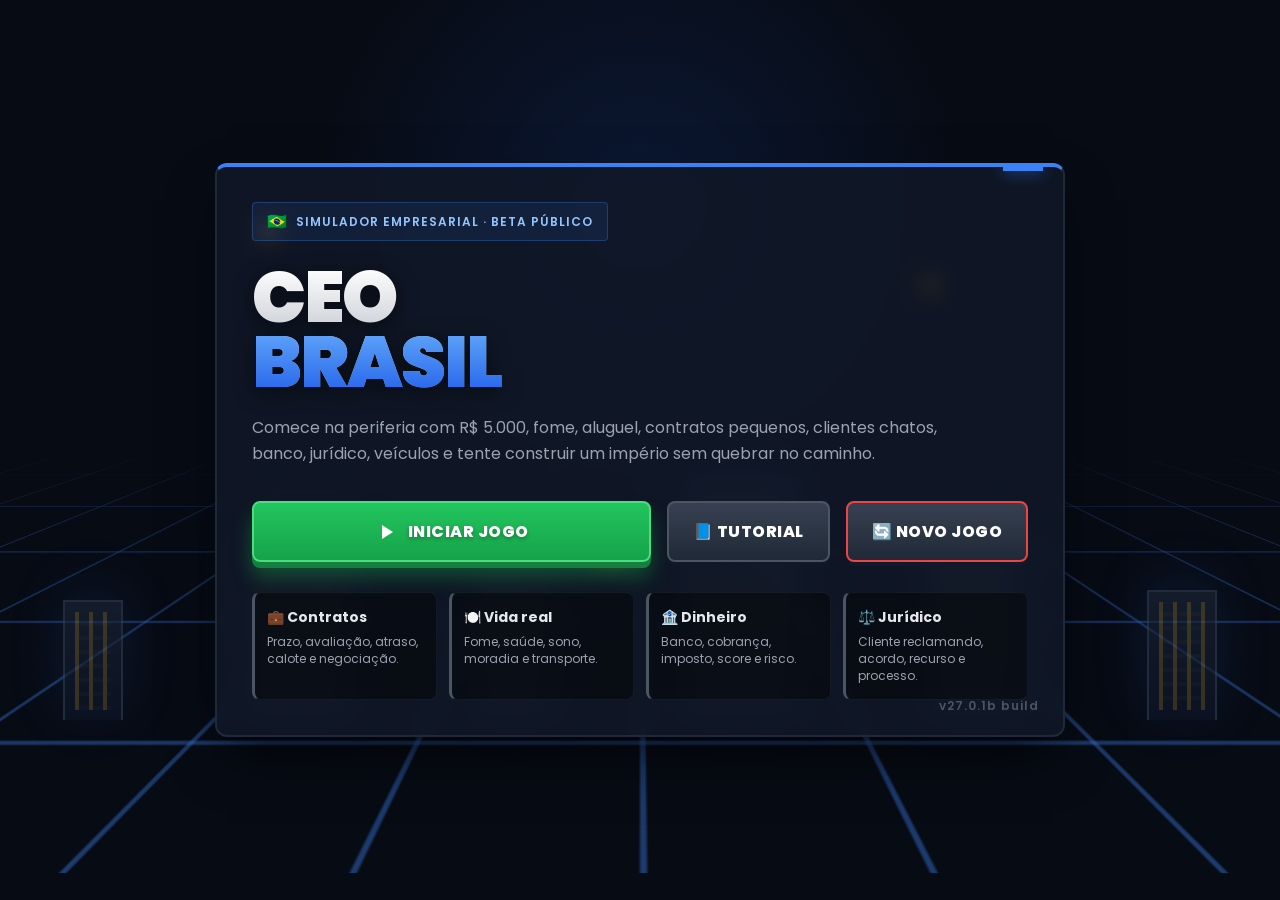
==== commit 953e84cb: "Add files via upload" ====
--- a/index.html
+++ b/index.html
@@ -4,85 +4,439 @@
   <meta charset="UTF-8" />
   <meta name="viewport" content="width=device-width, initial-scale=1.0" />
   <title>CEO Brasil - Menu Inicial</title>
-  <link rel="stylesheet" href="styler.css" />
+  <!-- Usando uma fonte mais encorpada para dar cara de logo de jogo -->
+  <link href="https://fonts.googleapis.com/css2?family=Poppins:wght@400;600;800;900&display=swap" rel="stylesheet">
+  
   <style>
-    :root{--neon:#36e39b;--gold:#ffd166;--danger:#ff5c7a;--sky:#62b0ff;}
-    body.menu-game{
-      min-height:100vh;margin:0;overflow-x:hidden;color:#eef6ff;
-      background:
-        radial-gradient(circle at 14% 18%, rgba(49,128,255,.24), transparent 32%),
-        radial-gradient(circle at 86% 18%, rgba(136,93,255,.22), transparent 34%),
-        linear-gradient(180deg,#0b1325 0%,#07101d 52%,#030810 100%);
-      display:grid;place-items:center;padding:24px;
-    }
-    .menu-scene{width:min(1180px,100%);position:relative;isolation:isolate;}
-    .city{position:absolute;inset:auto 0 -34px 0;height:220px;z-index:-1;opacity:.8;overflow:hidden;filter:drop-shadow(0 -20px 80px rgba(77,158,255,.14));}
-    .building{position:absolute;bottom:0;width:70px;background:linear-gradient(180deg,rgba(61,101,150,.38),rgba(20,35,58,.86));border:1px solid rgba(255,255,255,.08);border-bottom:0;border-radius:10px 10px 0 0;}
-    .building::before{content:"";position:absolute;inset:14px;background:repeating-linear-gradient(90deg,rgba(255,209,102,.45) 0 8px,transparent 8px 22px),repeating-linear-gradient(180deg,transparent 0 18px,rgba(255,255,255,.08) 18px 20px);opacity:.55;}
-    .b1{left:2%;height:92px}.b2{left:10%;height:150px;width:90px}.b3{left:22%;height:118px}.b4{left:32%;height:182px;width:105px}.b5{right:36%;height:128px;width:86px}.b6{right:24%;height:170px}.b7{right:12%;height:106px;width:95px}.b8{right:2%;height:150px;width:72px}
-    .coin{position:absolute;border-radius:999px;background:linear-gradient(135deg,#ffe18a,#c99223);box-shadow:0 0 30px rgba(255,209,102,.28);opacity:.9;animation:float 5s ease-in-out infinite;z-index:-1;}
-    .coin.c1{width:34px;height:34px;left:6%;top:18%;animation-delay:.2s}.coin.c2{width:24px;height:24px;right:13%;top:12%;animation-delay:1.4s}.coin.c3{width:18px;height:18px;right:7%;bottom:32%;animation-delay:.8s}.coin.c4{width:28px;height:28px;left:40%;top:4%;animation-delay:2s}
-    @keyframes float{0%,100%{transform:translateY(0) rotate(0)}50%{transform:translateY(-18px) rotate(14deg)}}
-    .menu-grid{display:grid;grid-template-columns:1.15fr .85fr;gap:22px;align-items:stretch;}
-    .game-card{position:relative;overflow:hidden;border-radius:34px;padding:30px;border:1px solid rgba(255,255,255,.14);box-shadow:0 30px 90px rgba(0,0,0,.44);background:linear-gradient(180deg,rgba(255,255,255,.105),rgba(255,255,255,.045));backdrop-filter:blur(12px);}
-    .game-card::after{content:"";position:absolute;inset:-140px -120px auto auto;width:360px;height:360px;background:radial-gradient(circle,rgba(85,155,255,.33),transparent 62%);pointer-events:none;}
-    .badge{display:inline-flex;gap:8px;align-items:center;padding:8px 13px;border-radius:999px;border:1px solid rgba(255,255,255,.16);background:rgba(0,0,0,.22);font-size:13px;color:#bad4ff;margin-bottom:18px;}
-    .title{font-size:clamp(44px,7vw,82px);line-height:.88;margin:0;letter-spacing:-3px;text-transform:uppercase;text-shadow:0 12px 40px rgba(38,123,255,.22);}
-    .title span{display:block;color:#72b9ff;}
-    .subtitle{max-width:700px;margin:18px 0 0;color:#c4d7ff;font-size:18px;line-height:1.55;}
-    .menu-buttons{display:flex;flex-wrap:wrap;gap:12px;margin:28px 0 22px;}
-    .menu-btn{min-height:52px;padding:13px 20px;border-radius:18px;text-decoration:none;color:#fff;font-weight:900;display:inline-flex;align-items:center;gap:9px;border:1px solid rgba(255,255,255,.12);background:rgba(255,255,255,.09);box-shadow:0 12px 32px rgba(0,0,0,.18);transition:.18s transform,.18s filter,.18s background;}
-    .menu-btn:hover{transform:translateY(-2px);filter:brightness(1.1);}
-    .start{background:linear-gradient(135deg,#198cff,#805cff);border:0;font-size:17px;}
-    .dangerish{background:rgba(255,92,122,.16);border-color:rgba(255,92,122,.34);}
-    .mini-stats{display:grid;grid-template-columns:repeat(4,1fr);gap:10px;margin-top:20px;}
-    .mini-stat{border-radius:18px;padding:12px;background:rgba(0,0,0,.2);border:1px solid rgba(255,255,255,.09);min-height:82px;}
-    .mini-stat b{display:block;margin-bottom:5px}.mini-stat span{color:#b8cff8;font-size:13px;line-height:1.35;display:block;}
-    .mission-list{display:grid;gap:12px;margin-top:12px;}
-    .mission{display:flex;gap:12px;align-items:flex-start;padding:14px;border-radius:20px;border:1px solid rgba(255,255,255,.11);background:rgba(255,255,255,.065);}
-    .mission .icon{width:38px;height:38px;border-radius:14px;display:grid;place-items:center;background:rgba(90,169,255,.18);font-weight:900;flex:none;}
-    .mission b{display:block;margin-bottom:3px}.mission span{color:#c1d3f6;font-size:14px;line-height:1.35;}
-    .warning-box{margin-top:18px;border-radius:20px;padding:16px;background:linear-gradient(135deg,rgba(255,209,102,.15),rgba(255,92,122,.11));border:1px solid rgba(255,209,102,.25);line-height:1.45;color:#ffecc1;}
-    .version{position:absolute;right:22px;bottom:18px;color:#7f94b8;font-size:12px;}
-    @media(max-width:940px){.menu-grid{grid-template-columns:1fr}.mini-stats{grid-template-columns:repeat(2,1fr)}.title{letter-spacing:-2px}.game-card{padding:22px}.city{opacity:.45}}
-    @media(max-width:540px){body.menu-game{padding:12px}.mini-stats{grid-template-columns:1fr}.menu-btn{width:100%;justify-content:center}.subtitle{font-size:16px}}
+    :root {
+      --bg-dark: #070b14;
+      --panel-bg: #111827;
+      --panel-border: #1f2937;
+      --accent-blue: #3b82f6;
+      --accent-green: #22c55e;
+      --text-main: #f3f4f6;
+      --text-muted: #9ca3af;
+      --money-gold: #fbbf24;
+    }
+
+    * {
+      box-sizing: border-box;
+      font-family: 'Poppins', sans-serif;
+    }
+
+    body {
+      min-height: 100vh;
+      margin: 0;
+      overflow: hidden; /* Oculta a barra de rolagem */
+      color: var(--text-main);
+      background-color: var(--bg-dark);
+      display: flex;
+      justify-content: center;
+      align-items: center;
+      padding: 24px;
+      position: relative;
+    }
+
+    /* --- EFEITO 3D DO CHÃO (RETROWAVE/SIMULADOR) --- */
+    .floor-grid {
+      position: absolute;
+      bottom: 0; left: -50%; right: -50%;
+      height: 50vh;
+      background-image: 
+        linear-gradient(rgba(59, 130, 246, 0.4) 2px, transparent 2px),
+        linear-gradient(90deg, rgba(59, 130, 246, 0.4) 2px, transparent 2px);
+      background-size: 80px 80px;
+      transform: perspective(600px) rotateX(75deg);
+      transform-origin: top center;
+      animation: floorScroll 2s linear infinite;
+      z-index: -3;
+      -webkit-mask-image: linear-gradient(to top, rgba(0,0,0,1) 0%, rgba(0,0,0,0) 100%);
+      mask-image: linear-gradient(to top, rgba(0,0,0,1) 0%, rgba(0,0,0,0) 100%);
+    }
+
+    @keyframes floorScroll {
+      0% { background-position: 0 0; }
+      100% { background-position: 0 80px; }
+    }
+
+    /* Brilho no fundo */
+    body::before {
+      content: "";
+      position: absolute;
+      top: -20%; left: 20%;
+      width: 60vw; height: 60vw;
+      background: radial-gradient(circle, rgba(37, 99, 235, 0.15) 0%, transparent 60%);
+      z-index: -4;
+      pointer-events: none;
+    }
+
+    .menu-scene {
+      width: min(850px, 100%); /* Ajustado para um card único */
+      position: relative;
+      z-index: 1;
+    }
+
+    /* --- CIDADE COM SCROLL INFINITO --- */
+    .city-wrapper {
+      position: absolute;
+      inset: auto 0 20vh 0; /* Acima da linha do chão */
+      height: 250px;
+      z-index: -2;
+      opacity: 0.6;
+      display: flex;
+      width: 200vw;
+      animation: cityScroll 40s linear infinite;
+      pointer-events: none;
+      filter: drop-shadow(0 -10px 30px rgba(59, 130, 246, 0.2));
+    }
+
+    @keyframes cityScroll {
+      0% { transform: translateX(0); }
+      100% { transform: translateX(-50vw); }
+    }
+
+    .city-layer {
+      display: flex;
+      align-items: flex-end;
+      justify-content: space-around;
+      width: 100vw;
+      height: 100%;
+    }
+    
+    .building {
+      width: 80px;
+      background: linear-gradient(180deg, #1e293b, #0f172a);
+      border: 2px solid #334155;
+      border-bottom: 0;
+      position: relative;
+    }
+    /* Luzes das janelas */
+    .building::after {
+      content: "";
+      position: absolute;
+      inset: 10px;
+      background: 
+        repeating-linear-gradient(90deg, var(--money-gold) 0 4px, transparent 4px 14px),
+        repeating-linear-gradient(180deg, transparent 0 10px, rgba(255,255,255,0.1) 10px 14px);
+      opacity: 0.3;
+    }
+
+    .b1 { height: 120px; width: 60px; }
+    .b2 { height: 200px; width: 100px; }
+    .b3 { height: 150px; width: 80px; }
+    .b4 { height: 240px; width: 120px; border-top: 4px solid var(--accent-blue); }
+    .b5 { height: 180px; width: 90px; }
+    .b6 { height: 130px; width: 70px; }
+
+    /* --- LAYOUT PRINCIPAL --- */
+    .menu-grid {
+      display: flex;
+      justify-content: center;
+      width: 100%;
+    }
+
+    /* --- PAINEIS ESTILO HUD DE JOGO --- */
+    .game-card {
+      background: rgba(17, 24, 39, 0.85);
+      backdrop-filter: blur(10px);
+      border: 2px solid var(--panel-border);
+      border-top: 4px solid var(--accent-blue);
+      border-radius: 12px;
+      padding: 35px;
+      box-shadow: 0 25px 50px -12px rgba(0, 0, 0, 0.7);
+      position: relative;
+      overflow: hidden;
+    }
+
+    /* Detalhe tecnológico no painel */
+    .game-card::before {
+      content: "";
+      position: absolute;
+      top: 0; right: 20px;
+      width: 40px; height: 4px;
+      background: var(--accent-blue);
+      box-shadow: 0 0 15px var(--accent-blue);
+    }
+
+    .badge {
+      display: inline-flex;
+      align-items: center;
+      gap: 8px;
+      padding: 6px 14px;
+      border-radius: 4px;
+      background: rgba(59, 130, 246, 0.1);
+      border: 1px solid rgba(59, 130, 246, 0.3);
+      color: #93c5fd;
+      font-size: 12px;
+      font-weight: 600;
+      text-transform: uppercase;
+      letter-spacing: 1px;
+      margin-bottom: 24px;
+    }
+
+    /* --- LOGO DO JOGO --- */
+    .title {
+      font-size: clamp(48px, 6vw, 72px);
+      line-height: 0.9;
+      margin: 0;
+      letter-spacing: -2px;
+      text-transform: uppercase;
+      font-weight: 900;
+      background: linear-gradient(180deg, #ffffff, #9ca3af);
+      -webkit-background-clip: text;
+      -webkit-text-fill-color: transparent;
+      filter: drop-shadow(0 4px 10px rgba(0,0,0,0.5));
+    }
+    
+    .title span {
+      display: block;
+      color: var(--accent-blue);
+      background: linear-gradient(180deg, #60a5fa, #2563eb);
+      -webkit-background-clip: text;
+      -webkit-text-fill-color: transparent;
+    }
+
+    .subtitle {
+      margin: 20px 0 0;
+      color: var(--text-muted);
+      font-size: 16px;
+      line-height: 1.6;
+      max-width: 90%;
+    }
+
+    /* --- BOTÕES DE AÇÃO (GAME UI) --- */
+    .menu-buttons {
+      display: flex;
+      flex-wrap: wrap;
+      gap: 16px;
+      margin: 35px 0 30px;
+    }
+
+    .menu-btn {
+      padding: 16px 24px;
+      border-radius: 8px;
+      text-decoration: none;
+      color: white;
+      font-weight: 800;
+      font-size: 16px;
+      text-transform: uppercase;
+      letter-spacing: 0.5px;
+      display: inline-flex;
+      align-items: center;
+      justify-content: center;
+      gap: 10px;
+      transition: all 0.2s ease;
+      position: relative;
+      overflow: hidden;
+    }
+
+    /* Botão Principal de Iniciar */
+    .start {
+      background: linear-gradient(180deg, var(--accent-green), #16a34a);
+      border: 2px solid #4ade80;
+      box-shadow: 0 6px 0 #15803d, 0 15px 20px rgba(22, 163, 74, 0.4);
+      text-shadow: 0 2px 4px rgba(0,0,0,0.3);
+      flex: 1; /* Ocupa mais espaço */
+      min-width: 200px;
+    }
+    
+    .start:active {
+      transform: translateY(6px);
+      box-shadow: 0 0px 0 #15803d, 0 5px 10px rgba(22, 163, 74, 0.4);
+    }
+
+    .start:hover {
+      filter: brightness(1.1);
+      box-shadow: 0 6px 0 #15803d, 0 15px 30px rgba(22, 163, 74, 0.6);
+    }
+
+    /* Botões Secundários */
+    .secondary-btn {
+      background: linear-gradient(180deg, #374151, #1f2937);
+      border: 2px solid #4b5563;
+      box-shadow: 0 4px 0 #111827;
+    }
+
+    .secondary-btn:active {
+      transform: translateY(4px);
+      box-shadow: 0 0px 0 #111827;
+    }
+
+    .secondary-btn:hover {
+      border-color: #6b7280;
+      background: linear-gradient(180deg, #4b5563, #374151);
+    }
+
+    .dangerish {
+      border-color: #ef4444;
+    }
+    .dangerish:hover {
+      border-color: #f87171;
+      background: linear-gradient(180deg, #991b1b, #7f1d1d);
+    }
+
+    /* --- MINI STATUS (Módulos do Simulador) --- */
+    .mini-stats {
+      display: grid;
+      grid-template-columns: repeat(4, 1fr);
+      gap: 12px;
+      margin-top: 10px;
+    }
+
+    .mini-stat {
+      border-radius: 8px;
+      padding: 14px 12px;
+      background: rgba(0, 0, 0, 0.4);
+      border: 1px solid rgba(255, 255, 255, 0.05);
+      border-left: 3px solid #4b5563;
+      transition: 0.2s;
+    }
+    
+    .mini-stat:hover {
+      background: rgba(59, 130, 246, 0.1);
+      border-left-color: var(--accent-blue);
+      transform: translateY(-2px);
+    }
+
+    .mini-stat b {
+      display: block;
+      margin-bottom: 6px;
+      font-size: 14px;
+      color: #e5e7eb;
+    }
+    
+    .mini-stat span {
+      color: var(--text-muted);
+      font-size: 12px;
+      line-height: 1.4;
+      display: block;
+    }
+
+    .version {
+      position: absolute;
+      right: 24px;
+      bottom: 20px;
+      color: #4b5563;
+      font-size: 12px;
+      font-weight: 600;
+      letter-spacing: 1px;
+    }
+
+    /* Efeito de moedas flutuantes do jogo */
+    .coin-particle {
+      position: absolute;
+      width: 20px; height: 20px;
+      background: radial-gradient(circle, #fcd34d, #d97706);
+      border-radius: 50%;
+      box-shadow: 0 0 15px rgba(245, 158, 11, 0.6);
+      animation: floatCoin 4s ease-in-out infinite;
+      z-index: 0;
+    }
+    
+    @keyframes floatCoin {
+      0%, 100% { transform: translateY(0) scale(1); }
+      50% { transform: translateY(-20px) scale(1.1); }
+    }
+
+    /* Responsividade */
+    @media(max-width: 1024px) {
+      .menu-grid { display: block; }
+      .mini-stats { grid-template-columns: repeat(2, 1fr); }
+      .city-wrapper { opacity: 0.3; }
+    }
+    
+    @media(max-width: 540px) {
+      .mini-stats { grid-template-columns: 1fr; }
+      .menu-btn { width: 100%; }
+      .game-card { padding: 20px; }
+      .title { font-size: 40px; }
+    }
   </style>
 </head>
-<body class="menu-game">
+<body>
+  <!-- Fundo 3D animado do simulador -->
+  <div class="floor-grid"></div>
+
+  <!-- Cidade infinita rolando ao fundo -->
+  <div class="city-wrapper" aria-hidden="true">
+    <div class="city-layer">
+      <div class="building b1"></div>
+      <div class="building b2"></div>
+      <div class="building b3"></div>
+      <div class="building b4"></div>
+      <div class="building b5"></div>
+      <div class="building b6"></div>
+    </div>
+    <div class="city-layer">
+      <div class="building b1"></div>
+      <div class="building b2"></div>
+      <div class="building b3"></div>
+      <div class="building b4"></div>
+      <div class="building b5"></div>
+      <div class="building b6"></div>
+    </div>
+  </div>
+
   <div class="menu-scene">
-    <i class="coin c1"></i><i class="coin c2"></i><i class="coin c3"></i><i class="coin c4"></i>
-    <div class="city" aria-hidden="true">
-      <div class="building b1"></div><div class="building b2"></div><div class="building b3"></div><div class="building b4"></div>
-      <div class="building b5"></div><div class="building b6"></div><div class="building b7"></div><div class="building b8"></div>
-    </div>
+    <!-- Partículas decorativas de moedas pelo fundo -->
+    <div class="coin-particle" style="top: 10%; left: 5%; animation-delay: 0s;"></div>
+    <div class="coin-particle" style="top: 20%; right: 15%; animation-delay: 1s; width: 15px; height: 15px;"></div>
+    <div class="coin-particle" style="bottom: 30%; left: 45%; animation-delay: 2s; width: 25px; height: 25px;"></div>
+
     <main class="menu-grid">
+      <!-- Painel Principal Centralizado -->
       <section class="game-card">
-        <div class="badge">🇧🇷 Simulador empresarial brasileiro · beta público</div>
+        <div class="badge">
+          <span style="font-size: 16px;">🇧🇷</span> Simulador Empresarial · Beta Público
+        </div>
+        
         <h1 class="title">CEO <span>Brasil</span></h1>
-        <p class="subtitle">Comece na periferia com R$ 5.000, fome, aluguel, contratos pequenos, clientes chatos, banco, jurídico, veículos e tente construir um império sem quebrar no caminho.</p>
+        
+        <p class="subtitle">
+          Comece na periferia com R$ 5.000, fome, aluguel, contratos pequenos, 
+          clientes chatos, banco, jurídico, veículos e tente construir um império sem quebrar no caminho.
+        </p>
+        
         <div class="menu-buttons">
-          <a class="menu-btn start" href="jogo.html">▶ Iniciar jogo</a>
-          <a class="menu-btn" href="tutorial.html">📘 Tutorial</a>
-          <a class="menu-btn dangerish" href="jogo.html" onclick="localStorage.removeItem('ceo_brasil_v15_save')">🔄 Novo jogo</a>
+          <!-- Botão principal destacado -->
+          <a class="menu-btn start" href="jogo.html">
+            <svg width="24" height="24" viewBox="0 0 24 24" fill="currentColor" xmlns="http://www.w3.org/2000/svg">
+              <path d="M8 5V19L19 12L8 5Z" />
+            </svg>
+            Iniciar Jogo
+          </a>
+          
+          <a class="menu-btn secondary-btn" href="tutorial.html">
+            📘 Tutorial
+          </a>
+          
+          <a class="menu-btn secondary-btn dangerish" href="jogo.html" onclick="localStorage.removeItem('ceo_brasil_v15_save')">
+            🔄 Novo Jogo
+          </a>
         </div>
+        
         <div class="mini-stats">
-          <div class="mini-stat"><b>💼 Contratos</b><span>Prazo, avaliação, atraso, calote e negociação.</span></div>
-          <div class="mini-stat"><b>🍽️ Vida real</b><span>Fome, saúde, sono, moradia, transporte e estresse.</span></div>
-          <div class="mini-stat"><b>🏦 Dinheiro</b><span>Banco, cobrança, imposto, DRE, score e risco.</span></div>
-          <div class="mini-stat"><b>⚖️ Jurídico</b><span>Cliente reclamando, acordo, recurso e processo.</span></div>
+          <div class="mini-stat">
+            <b>💼 Contratos</b>
+            <span>Prazo, avaliação, atraso, calote e negociação.</span>
+          </div>
+          <div class="mini-stat">
+            <b>🍽️ Vida real</b>
+            <span>Fome, saúde, sono, moradia e transporte.</span>
+          </div>
+          <div class="mini-stat">
+            <b>🏦 Dinheiro</b>
+            <span>Banco, cobrança, imposto, score e risco.</span>
+          </div>
+          <div class="mini-stat">
+            <b>⚖️ Jurídico</b>
+            <span>Cliente reclamando, acordo, recurso e processo.</span>
+          </div>
         </div>
-        <div class="version">v27 · Menu inicial estilo jogo</div>
+        
+        <div class="version">v27.0.1b build</div>
       </section>
-      <aside class="game-card">
-        <div class="badge">🎮 Missão inicial</div>
-        <div class="mission-list">
-          <div class="mission"><div class="icon">1</div><div><b>Sair do sufoco</b><span>Compre comida, pegue serviços fáceis e sobreviva ao primeiro mês.</span></div></div>
-          <div class="mission"><div class="icon">2</div><div><b>Ganhar reputação</b><span>Entregue no prazo para os clientes pagarem melhor e indicarem novos contratos.</span></div></div>
-          <div class="mission"><div class="icon">3</div><div><b>Crescer com cuidado</b><span>Contrate, compre upgrades, formalize e evite dívida antes de ostentar.</span></div></div>
-        </div>
-        <div class="warning-box"><b>⚠️ Dica de sobrevivência:</b><br>Não aceite contrato difícil no começo. Cuide da fome e da energia antes de pular muitos dias.</div>
-      </aside>
     </main>
   </div>
 </body>
-</html>
+</html>
